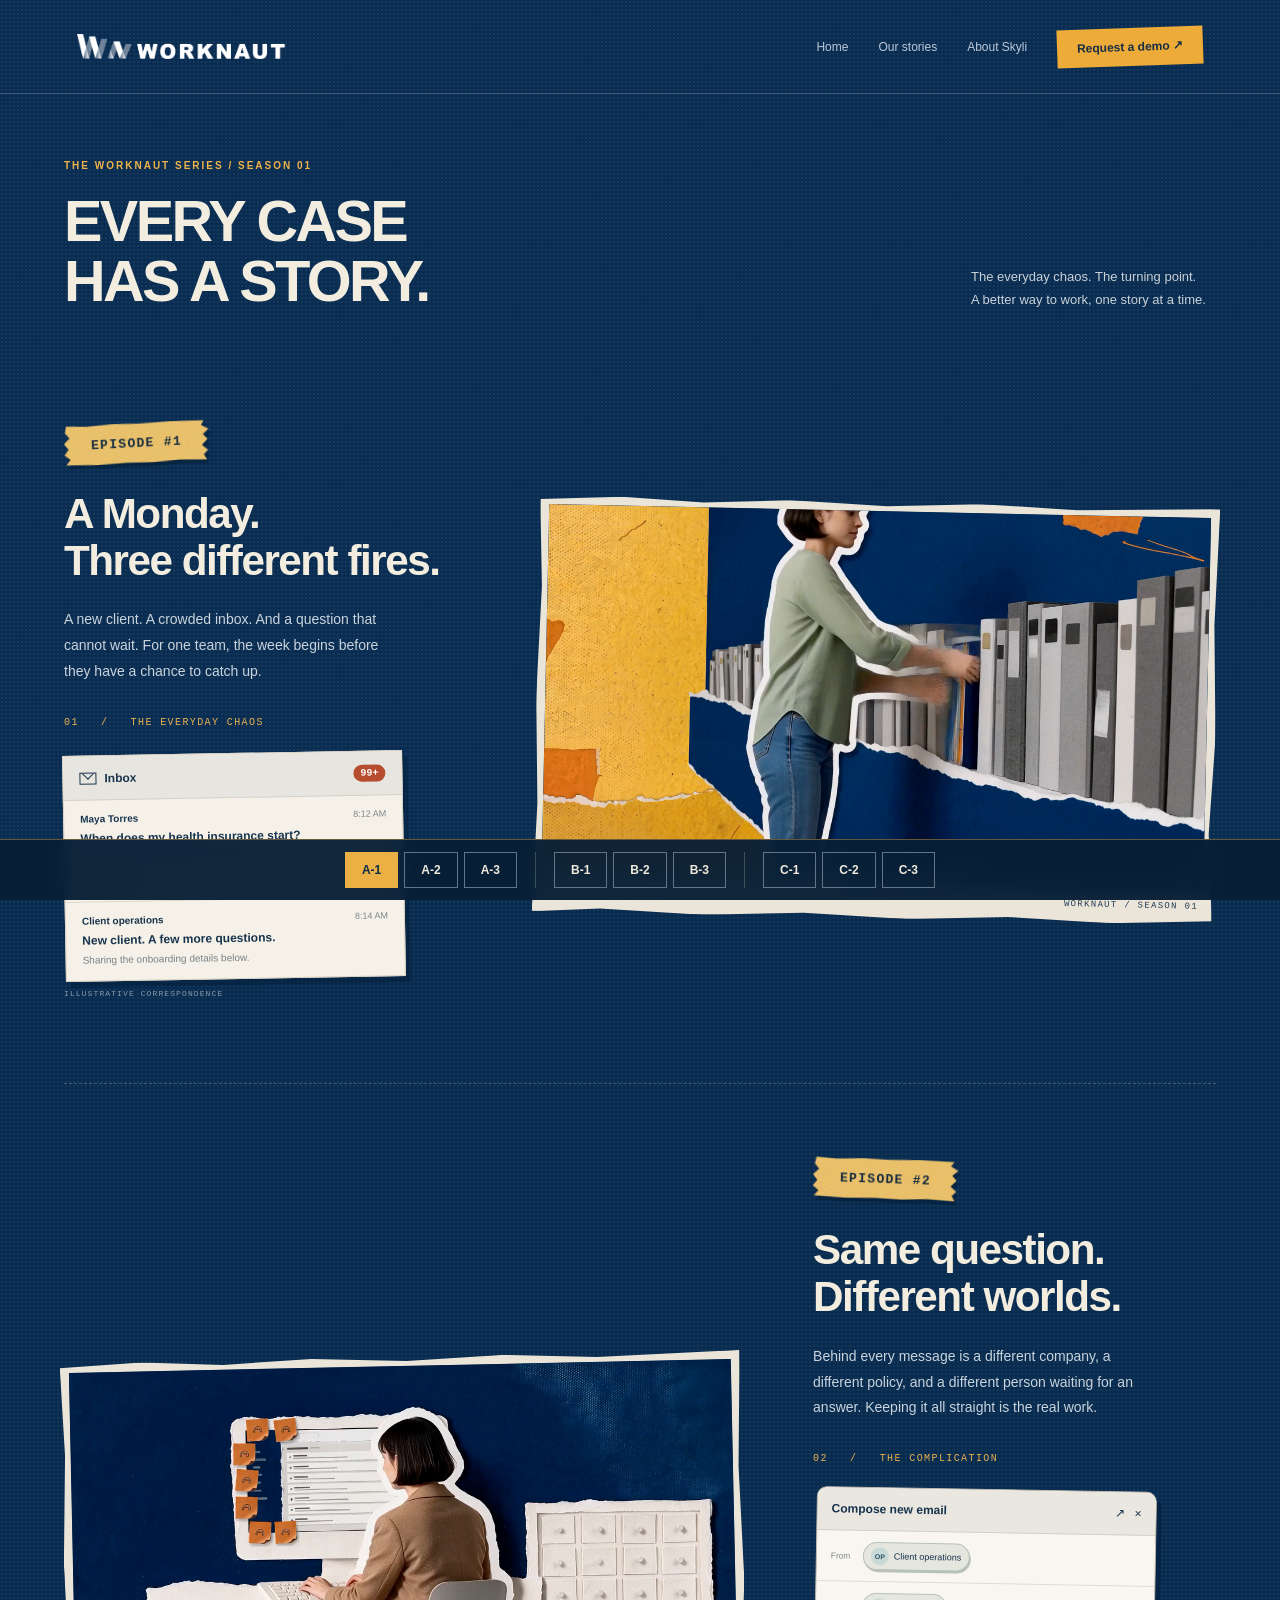
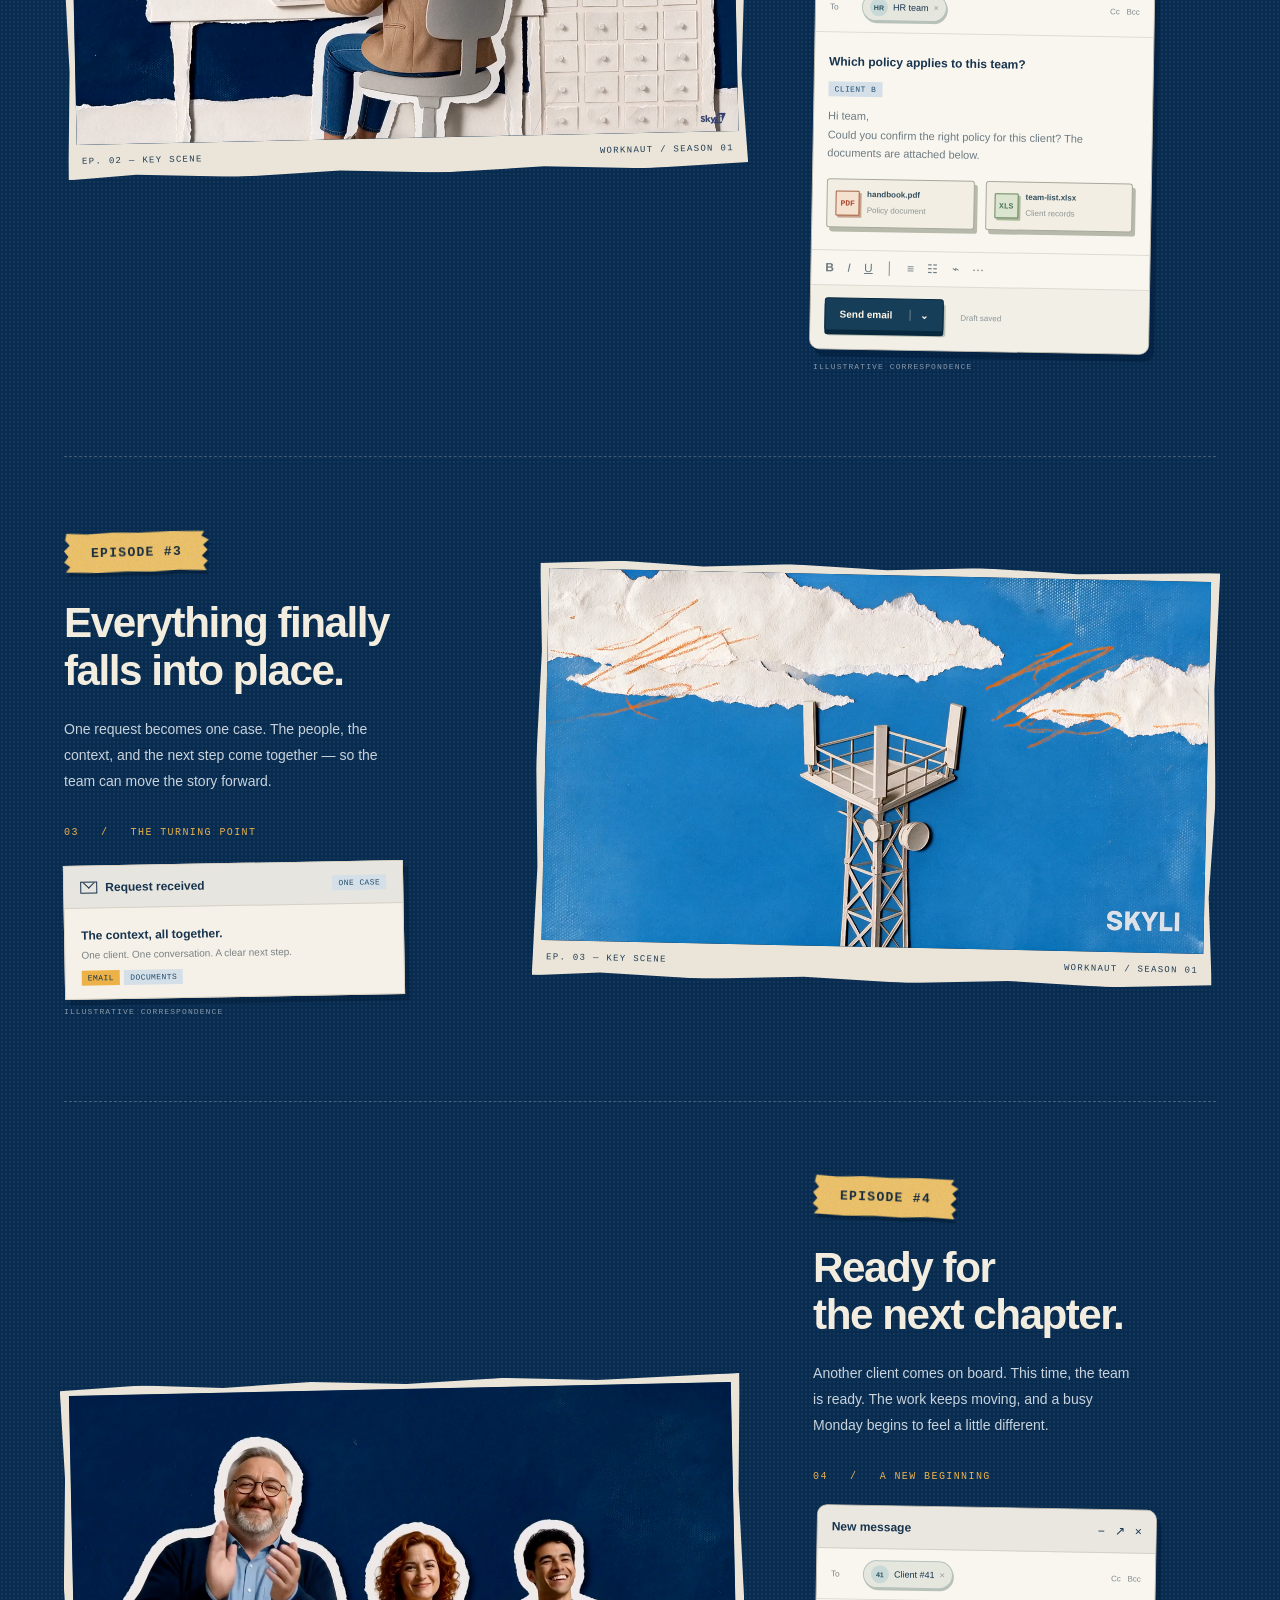
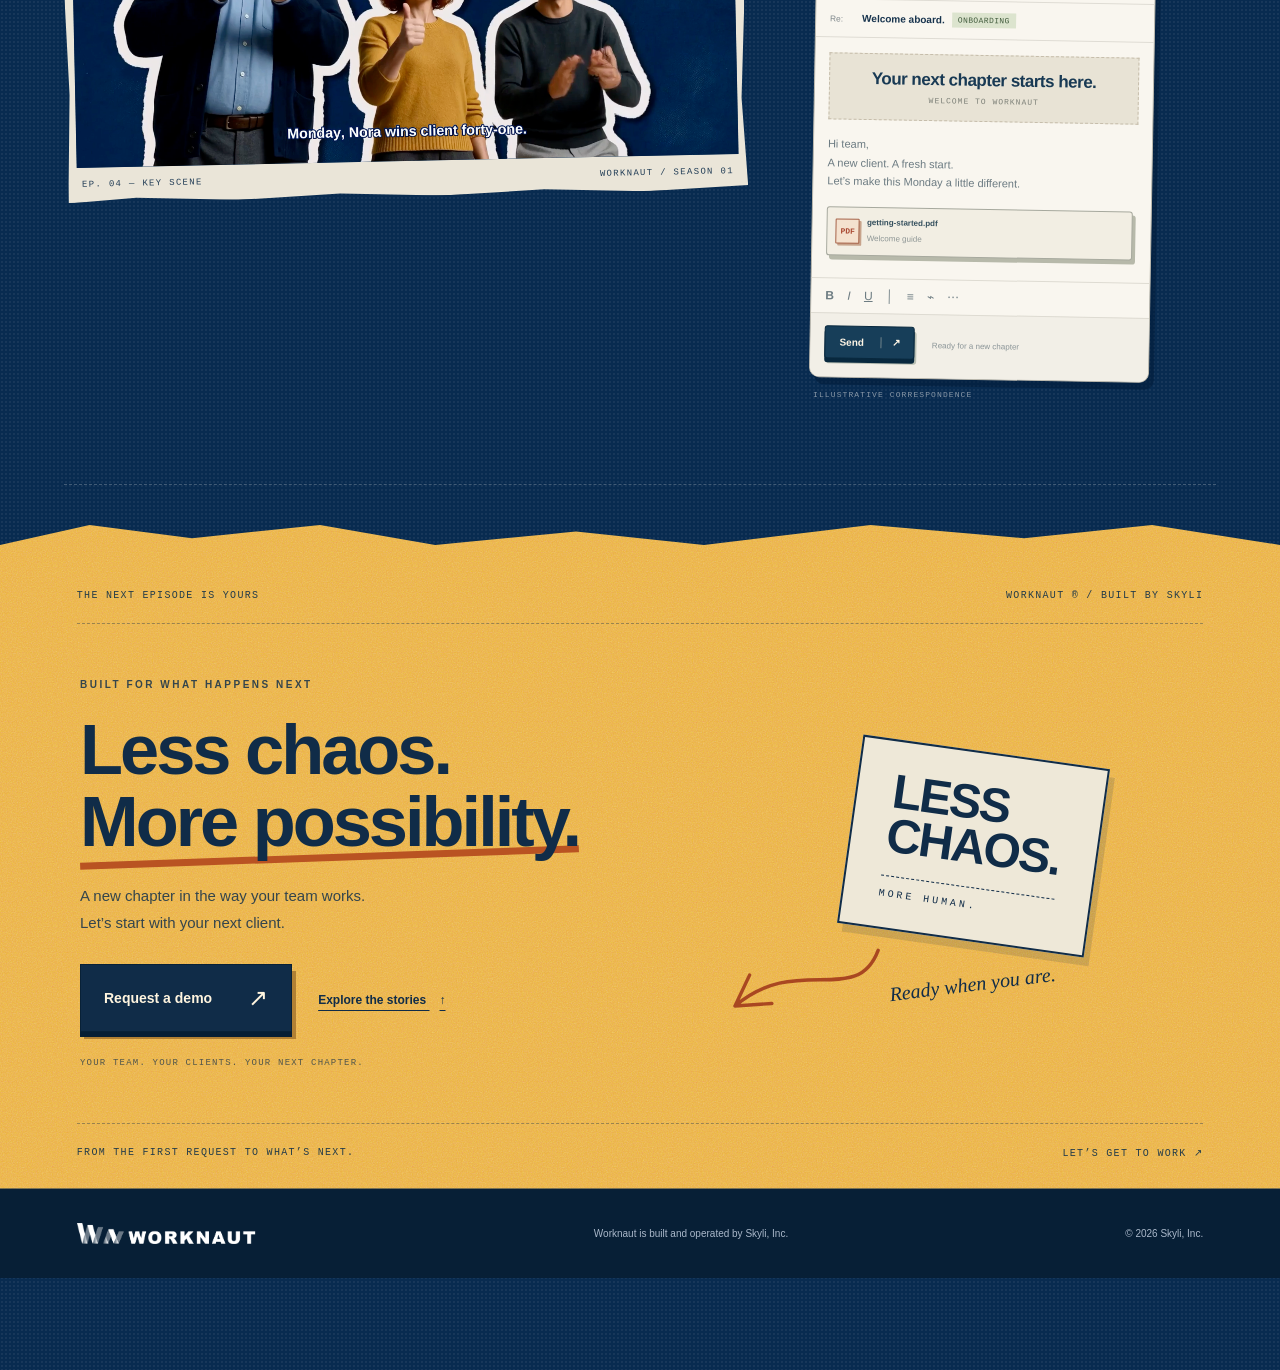
==== index.html @ 37d8f05f "Website update" ====
<!doctype html>
<html lang="en">
<head><meta charset="utf-8"><meta name="viewport" content="width=device-width,initial-scale=1"><title>Worknaut — A-1</title>
<style>
*{box-sizing:border-box}body{margin:0;background:#f6f7fa;color:#142943;font-family:Arial,Helvetica,sans-serif;-webkit-font-smoothing:antialiased}header{height:84px;background:#0b1727;color:white;display:flex;align-items:center;justify-content:space-between;padding:0 6vw}.brand{font-size:17px;font-weight:800;letter-spacing:1.6px}.brand b{font-family:Georgia,serif;font-size:30px;margin-right:9px}nav{display:flex;align-items:center;gap:30px;font-size:12px;color:#b9c6d7}nav span:last-child{border:1px solid #526781;border-radius:30px;padding:12px 20px;color:white}.intro{max-width:1320px;margin:auto;padding:74px 5vw 38px;display:flex;justify-content:space-between;align-items:end}.eyebrow,.episode-label{font-size:10px;font-weight:700;letter-spacing:2.5px;text-transform:uppercase;color:#4478ba}.intro h1{font-size:clamp(30px,4vw,54px);letter-spacing:-2px;font-weight:500;margin:17px 0 0}.intro p{font-size:13px;color:#758294;line-height:1.7;max-width:245px;margin:0}.episodes{max-width:1320px;margin:auto;padding:0 5vw}.episode{display:grid;grid-template-columns:0.8fr 1.35fr;gap:7%;align-items:center;padding:65px 0 80px;border-bottom:1px solid #dce2e9}.episode:nth-child(even){grid-template-columns:1.35fr .8fr}.episode:nth-child(even) .copy{order:2}.episode:nth-child(even) figure{order:1}.episode-label{display:flex;align-items:center;gap:14px}.episode-label:before{content:'';width:25px;height:1px;background:#4478ba}h2{font-size:clamp(30px,3.3vw,46px);font-weight:500;line-height:1.12;letter-spacing:-1.7px;margin:23px 0}.copy p{font-size:14px;line-height:1.85;color:#738093;max-width:330px}.meta{font-size:10px;letter-spacing:1.4px;color:#98a3b0;margin-top:32px}figure{margin:0}.still{aspect-ratio:16/9;border-radius:10px;background:radial-gradient(ellipse at 75% 20%,#284971 0,transparent 62%),linear-gradient(130deg,#13263c,#08131f);position:relative;overflow:hidden;display:flex;align-items:center;justify-content:center;color:#879bb3;border:1px solid #32455b}.episode:nth-child(2) .still{background:radial-gradient(ellipse at 25% 40%,#46535d,transparent 70%),#162333}.episode:nth-child(3) .still{background:radial-gradient(ellipse at 80% 20%,#36586d,transparent 70%),#122435}.episode:nth-child(4) .still{background:radial-gradient(ellipse at 30% 30%,#42576b,transparent 70%),#0b1b2c}.frame-label{position:absolute;top:20px;left:22px;font-size:9px;letter-spacing:2px}.frame-number{position:absolute;bottom:-18px;right:16px;font-size:155px;font-weight:700;letter-spacing:-12px;color:#ffffff05}.placeholder{text-align:center;font-size:11px;letter-spacing:1px}.placeholder i{display:block;width:36px;height:26px;border:1px solid #718398;margin:0 auto 13px;border-radius:3px;position:relative}.placeholder i:after{content:'';position:absolute;inset:7px;border:1px solid #718398}.placeholder small{display:block;font-size:9px;margin-top:9px;color:#627990;letter-spacing:2px}figcaption{display:flex;justify-content:space-between;margin-top:14px;font-size:9px;letter-spacing:1.3px;color:#8e9aa8}.ending{text-align:center;padding:88px 24px 92px}.ending h2{font-size:32px}.ending p{font-size:13px;color:#798696}footer{background:#0b1727;color:#aab8ca;padding:34px 6vw;display:flex;justify-content:space-between;align-items:center}footer small{font-size:10px}@media(min-width:1500px){.episode{padding-top:85px;padding-bottom:100px}}@media(max-width:700px){header{height:70px}nav span:not(:last-child){display:none}.intro{display:block;padding-top:45px}.intro p{margin-top:22px;max-width:100%}.episode,.episode:nth-child(even){grid-template-columns:1fr;gap:25px;padding:40px 0}.episode:nth-child(even) .copy,.episode:nth-child(even) figure{order:initial}.copy p{max-width:100%}h2{margin:18px 0}.meta{margin-top:20px}footer{gap:25px;align-items:start;flex-direction:column}}

/* Paper collage art direction, matched to the supplied films. */
body{background:#082b50;color:#f2eddf;background-image:radial-gradient(#ffffff10 .7px,transparent .8px);background-size:4px 4px}body:before{content:'';position:fixed;inset:0;pointer-events:none;z-index:10;opacity:.12;background:url("assets/grain.svg");mix-blend-mode:soft-light}header{background:transparent;border-bottom:1px solid #ffffff30;height:94px}nav span:last-child{background:#edaa37;border:0;border-radius:0;color:#142b42;font-weight:bold;transform:rotate(-2deg)}.intro{padding-top:65px;padding-bottom:30px}.intro h1{font-weight:900;text-transform:uppercase;font-size:clamp(34px,4.7vw,66px);max-width:750px;line-height:.96;letter-spacing:-3px}.intro p{color:#c7d0d6}.eyebrow{color:#eeb247}.episode{border-bottom:1px dashed #d8dfdd45;padding-top:75px;padding-bottom:85px;gap:6%}.episode-label{display:inline-flex;background:#edac3d;color:#092b4e;font-family:monospace;padding:10px 14px;font-size:12px;letter-spacing:1px;transform:rotate(-3deg)}.episode-label:before{display:none}h2{font-weight:900;letter-spacing:-1.5px}.copy p{color:#c8d3dc}.meta{color:#e7b04d;font-family:monospace}.episode figure{transform:rotate(1.2deg);position:relative;background:#eae5d8;padding:9px 9px 13px;box-shadow:8px 12px 0 #001b3680;clip-path:polygon(0 1%,12% 0,24% 1%,37% 0,51% 1%,65% 0,79% 1%,100% 0,99.5% 28%,100% 55%,99.3% 78%,100% 99%,85% 100%,70% 99%,55% 100%,40% 99%,25% 100%,10% 99%,0 100%,.5% 74%,0 48%,.5% 22%)}.episode:nth-child(even) figure{transform:rotate(-1.2deg)}.still{border:0;border-radius:0;display:block;background:#082b50!important;overflow:hidden}.still img{display:block;width:100%;height:100%;object-fit:contain;aspect-ratio:16/9}figcaption{color:#233e57;font-family:monospace;font-size:9px;padding:0 5px;margin-top:12px}.ending{background:#eab044;color:#102c48;clip-path:polygon(0 3%,7% 0,15% 2%,25% 0,34% 3%,45% 1%,55% 3%,68% 0,80% 2%,90% 0,100% 3%,100% 100%,0 100%);margin-top:40px}.ending .eyebrow,.ending p{color:#34454c}.ending h2{font-size:clamp(32px,4vw,54px);font-weight:900}footer{background:#071f36}@media(max-width:700px){.intro h1{letter-spacing:-1.5px}.episode{padding:45px 0}.episode figure{margin:0 3px}.intro{padding-top:40px}header{height:75px}}
</style><style>
body{padding-bottom:86px}.concept-switcher{position:fixed;bottom:0;left:0;right:0;z-index:20;display:flex;justify-content:center;align-items:center;gap:10px;padding:16px 20px;background:#071f36f5;border-top:1px solid #eab04466;backdrop-filter:blur(12px)}.concept-switcher .switch-label{font:10px monospace;letter-spacing:2px;color:#b7c6d4;margin-right:16px}.concept-switcher a{display:block;padding:12px 24px;border:1px solid #63758a;color:#efe9db;text-decoration:none;font-size:13px;font-weight:700;transition:background .15s,color .15s}.concept-switcher a:hover{background:#284763}.concept-switcher a[aria-current="page"]{background:#eab044;color:#102c48;border-color:#eab044}.concept-switcher a:focus-visible{outline:3px solid white;outline-offset:4px}.pending{min-height:calc(100vh - 280px);display:flex;flex-direction:column;align-items:center;justify-content:center;padding:65px 24px;text-align:center}.pending h1{font-size:clamp(40px,7vw,80px);margin:20px 0;letter-spacing:-2px}.pending p{color:#c8d3dc;line-height:1.8}.pending>a{color:#edac3d;margin-top:20px}@media(max-width:550px){.concept-switcher{gap:8px;padding:14px 12px}.concept-switcher .switch-label{display:none}.concept-switcher a{padding:12px 20px}}
</style><style>
/* Keep the entire footer above the fixed concept navigation. */
html{scroll-padding-bottom:140px}
body{padding-bottom:calc(130px + env(safe-area-inset-bottom, 0px))}
.concept-switcher{padding-bottom:calc(16px + env(safe-area-inset-bottom, 0px))}
@media(max-width:550px){.concept-switcher{padding-bottom:calc(14px + env(safe-area-inset-bottom, 0px))}}
</style><style>
/* In-flow sticky navigation reserves its own height, including wrapped content. */
body{padding-bottom:0}
.concept-switcher{position:sticky;bottom:0;left:auto;right:auto;width:100%;margin-top:32px}
footer{position:relative;flex-shrink:0}
</style><style>
.ending{padding:65px max(6vw,24px) 30px;text-align:left;background-color:#eab044;background-image:url('assets/grain.svg');background-blend-mode:soft-light;position:relative}.cta-topline,.cta-bottomline{display:flex;justify-content:space-between;gap:20px;font:10px monospace;letter-spacing:1.3px;color:#243c49}.cta-topline{padding-bottom:22px;border-bottom:1px dashed #102c4860}.cta-layout{max-width:1120px;margin:55px auto;display:grid;grid-template-columns:1.4fr 1fr;gap:30px;align-items:center}.ending h2{font-size:clamp(44px,5.5vw,76px);line-height:1.02;letter-spacing:-3px;margin:24px 0}.ending h2>span{position:relative;z-index:0}.ending h2>span:after{content:'';position:absolute;bottom:0;left:0;width:100%;height:7px;background:#b95322;transform:rotate(-2deg);z-index:-1}.ending .cta-copy p{font-size:15px;line-height:1.8}.cta-actions{display:flex;align-items:center;gap:26px;flex-wrap:wrap;margin-top:30px}.cta-primary{border:1px solid #102c48;background:#102c48;color:#fff5df;padding:19px 23px;font:700 14px Arial;box-shadow:4px 4px 0 #f5e5bf;display:flex;gap:36px;align-items:center}.cta-primary span{font-size:24px;font-weight:400}.cta-secondary{font-size:12px;color:#102c48;text-underline-offset:6px;font-weight:bold}.cta-secondary span{margin-left:10px}.cta-secondary:focus-visible{outline:2px solid #102c48;outline-offset:6px}.cta-note{font:9px monospace;letter-spacing:1.2px;margin-top:24px;opacity:.7}.cta-art{position:relative;min-height:280px;display:flex;align-items:center;justify-content:center;flex-direction:column}.cta-stamp{background:#eee8d8;padding:28px 35px;color:#102c48;font-size:48px;font-weight:900;line-height:.92;letter-spacing:-2px;transform:rotate(8deg);box-shadow:6px 8px 0 #102c4825;border:2px solid #102c48}.cta-stamp span{display:block;font:10px monospace;letter-spacing:3px;margin-top:18px;border-top:1px dashed;padding-top:12px}.cta-arrow{position:absolute;left:-35px;bottom:-12px;width:180px;color:#a94721}.cta-scribble{font:italic 20px Georgia;transform:rotate(-7deg);margin-top:32px}.cta-bottomline{border-top:1px dashed #102c4860;padding-top:23px}@media(max-width:700px){.cta-layout{grid-template-columns:1fr;margin:35px 0}.cta-art{display:none}.ending h2{letter-spacing:-2px}.cta-topline,.cta-bottomline{font-size:8px;line-height:1.6}.cta-topline span:last-child{max-width:110px;text-align:right}.cta-actions{gap:22px}.ending{padding-top:50px}}
</style><style>
.mail-prop{margin-top:25px;background:#f5f1e8;color:#17334d;border:1px solid #d9d2c2;box-shadow:5px 6px 0 #001c3670;text-align:left;max-width:340px;transform:rotate(-1deg);font-family:Arial,sans-serif}.mail-bar{display:flex;align-items:center;justify-content:space-between;padding:13px 16px;border-bottom:1px solid #d6d1c7;background:#e7e5df;font-size:12px}.mail-bar strong{display:flex;align-items:center;gap:8px}.mail-icon{width:17px;height:12px;border:1.5px solid currentColor;display:inline-block;position:relative;overflow:hidden}.mail-icon:after{content:'';position:absolute;width:10px;height:10px;border-bottom:1px solid;border-right:1px solid;transform:rotate(45deg);top:-7px;left:2px}.mail-count{background:#b64b2e;color:white;border-radius:20px;padding:3px 7px;font:bold 10px monospace}.mail-row{padding:13px 16px;border-bottom:1px solid #ded9cd}.mail-row:last-child{border-bottom:0}.mail-sender{display:flex;justify-content:space-between;gap:10px;font-size:10px;font-weight:700}.mail-sender time{color:#7c858a;font-weight:400;font-size:9px}.mail-subject{font-size:12px;font-weight:700;margin:7px 0 5px}.mail-preview{font-size:10px;color:#7a8183;line-height:1.5}.mail-tag{display:inline-block;background:#edb247;padding:3px 6px;font:8px monospace;letter-spacing:.4px;margin-top:8px}.mail-tag.blue{background:#d4dfe8;color:#234f70}.mail-tag.green{background:#dce4ce;color:#425c3d}.mail-detail{transform:rotate(1deg)}.mail-detail .mail-row{padding:15px 16px}.mail-attachment{display:flex;gap:8px;align-items:center;border:1px dashed #b9b4a8;padding:9px;margin-top:12px;font-size:9px}.mail-prop-label{font:8px monospace;letter-spacing:1.1px;color:#8998a7;margin-top:10px}.mail-window-dots{letter-spacing:3px;color:#929894;font-size:10px}.mail-reply{border-top:1px solid #ddd6c9;padding:10px 16px;font-size:9px;color:#586a79}@media(max-width:700px){.mail-prop{max-width:100%;transform:none}}
</style><style>
/* Episode labels: torn masking tape on the navy paper. */
.episode-label{position:relative;isolation:isolate;display:inline-flex;overflow:visible;background:transparent;color:#172c3e;padding:13px 27px 12px;font-family:'Courier New',monospace;font-size:13px;font-weight:700;letter-spacing:1.3px;transform:rotate(-3deg);border:0;box-shadow:none}
.episode-label:before{content:'';display:block;position:absolute;inset:0;z-index:-1;width:auto;height:auto;background-color:#e6b85c;background-image:linear-gradient(90deg,#f4d88b55,transparent 12%,#ffe6a326 48%,transparent 85%,#f4d88b55),url('assets/grain.svg');background-blend-mode:normal,soft-light;opacity:.94;clip-path:polygon(2% 0,16% 3%,34% 0,52% 2%,74% 0,97% 2%,95% 13%,100% 24%,96% 36%,99% 49%,95% 63%,99% 76%,96% 87%,98% 100%,79% 97%,61% 100%,43% 98%,22% 100%,1% 97%,4% 84%,0 72%,3% 58%,0 44%,4% 30%,1% 17%);box-shadow:inset 0 1px 0 #fff3c966,inset 0 -2px 3px #80581333}
.episode-label:after{content:'';position:absolute;inset:5px 13px;pointer-events:none;border-top:1px solid #fff1bf30;border-bottom:1px solid #8d67221c;transform:rotate(.7deg)}
.episode:nth-child(even) .episode-label{transform:rotate(2deg)}
.episode:nth-child(3) .episode-label{transform:rotate(-1.5deg)}
</style><style>
/* Raised tape: cast shadow stays outside the torn silhouette. */
.episode-label{filter:drop-shadow(0 2px 1px #00132680) drop-shadow(3px 7px 4px #00132666);margin-bottom:4px}
.episode-label:before{opacity:1;background-color:#edc16e;box-shadow:inset 0 2px 1px #fff3ceaa,inset 0 -2px 2px #99692370;background-image:linear-gradient(175deg,#fff3c94d 0%,transparent 38%,#8f61151c 75%,#ffedb836 100%),url('assets/grain.svg')}
.episode-label:after{inset:3px 12px;border-top:1px solid #fff5d58c;border-bottom:1px solid #9c6f3240;transform:rotate(.7deg)}
</style><style>
.mail-compose{border-radius:10px;overflow:hidden;background:#f9f6ef;box-shadow:0 1px 0 #ffffffcc inset,3px 5px 0 #001c3640,7px 14px 24px #00162b55}.mail-compose .mail-bar{background:#e9e7e0;padding:14px}.compose-address{display:flex;align-items:center;flex-wrap:wrap;gap:7px;padding:11px 14px;border-bottom:1px solid #dfdcd4;font-size:10px}.compose-address>small{color:#7c8589;width:25px}.recipient-chip{display:inline-flex;align-items:center;gap:5px;border-radius:20px;background:#e7e9e5;padding:4px 7px;font-size:9px}.recipient-chip i{display:grid;place-items:center;width:18px;height:18px;border-radius:50%;background:#c9d9d8;font:bold 7px Arial;font-style:normal;color:#285261}.recipient-chip em{font-style:normal;color:#929c9e}.compose-cc{margin-left:auto;font-size:8px;color:#828c90}.compose-body{padding:15px 14px}.compose-body p{font-size:11px!important;line-height:1.7!important;color:#6c7b82!important;margin:10px 0!important}.compose-files{display:flex;gap:6px;flex-wrap:wrap;margin-top:15px}.compose-file{display:flex;align-items:center;gap:7px;background:#eaeae4;border:1px solid #deded5;border-radius:5px;padding:8px;flex:1;min-width:112px}.compose-file>span{font:bold 8px monospace;color:#a94831;border:1px solid #b8654d;padding:5px 3px;background:#fff9ee}.compose-file:nth-child(2)>span{color:#4c765c;border-color:#6e9078}.compose-file strong{display:block;font-size:8px;color:#344f5d}.compose-file small{font-size:8px;color:#8e9695}.compose-tools{padding:10px 14px;border-top:1px solid #dedbd2;color:#6d7c82;font-size:12px;word-spacing:10px}.compose-bottom{display:flex;align-items:center;gap:12px;padding:11px 14px;border-top:1px solid #dedbd2;background:#f2efe7}.compose-send{display:inline-flex;gap:17px;background:#123d61;color:#fff6e6;padding:9px 13px;border-radius:4px;font-size:10px;font-weight:bold;box-shadow:0 2px 2px #00224425}.compose-bottom small{font-size:8px;color:#8a9497}.compose-welcome{background:#e8e3d5;border:1px dashed #c6bdab;text-align:center;padding:15px 8px;margin-bottom:15px}.compose-welcome b{display:block;font-size:17px;color:#193a54;letter-spacing:-.5px}.compose-welcome span{display:block;font:8px monospace;letter-spacing:1px;margin-top:6px;color:#7d8078}
</style><style>
/* Matte layers: physical offsets rather than gloss or reflected highlights. */
.episode-label{filter:drop-shadow(2px 4px 0 #001a3080)}
.episode-label:before{background-color:#e6b85c;background-image:url('assets/grain.svg');background-blend-mode:soft-light;box-shadow:none}
.episode-label:after{display:none}
.mail-compose{box-shadow:5px 7px 0 #001b3680;border:1px solid #bcb9ae}
.recipient-chip{background:#e5e7df;border:1px solid #b6c1be;box-shadow:1px 2px 0 #b8c1b8}
.compose-files{gap:11px;margin-top:18px;padding:0 4px 5px 0}
.compose-file{position:relative;background:#f2eee3;border:1px solid #a7a99e;border-radius:3px;box-shadow:3px 4px 0 #b7b9aa;padding:10px 8px;transform:translateY(-2px)}
.compose-file>span{background:#f4e1ce;border:1px solid #a66248;border-radius:1px;box-shadow:2px 2px 0 #c7a38b;padding:7px 4px}
.compose-file:nth-child(2)>span{background:#dbe4cf;border-color:#6b8560;box-shadow:2px 2px 0 #aab99a}
.compose-bottom{gap:17px;padding-top:14px;padding-bottom:16px}
.compose-send{background:#173e59;border:1px solid #08283e;border-radius:3px;box-shadow:0 4px 0 #08283e,2px 5px 0 #bac0b4;padding:10px 14px;transform:translateY(-2px)}
.compose-send>span{padding-left:10px;border-left:1px solid #70838b}
.mail-attachment{background:#f1ecdf;border:1px solid #aeb0a3;box-shadow:3px 4px 0 #c3c2b3;transform:translateY(-2px)}
.cta-primary{background:#102c48;border:1px solid #082137;box-shadow:0 5px 0 #061e34,4px 7px 0 #b18033;transform:translateY(-2px)}
</style><style>
/* Tighter stacking: the video follows the story, before supporting email props. */
@media(min-width:701px) and (max-width:1050px){
.episode,.episode:nth-child(even){gap:4%;padding-top:42px;padding-bottom:46px;align-items:start}
.episode figure{margin-top:48px}
h2{font-size:32px}.copy p{font-size:13px;line-height:1.65}
}
@media(max-width:700px){
.episode,.episode:nth-child(even){display:flex;flex-direction:column;align-items:stretch;gap:0;padding:28px 0 32px}
.episode .copy{display:contents}
.episode .episode-label{order:0;align-self:flex-start;margin:0 0 12px}
.episode .copy h2{order:1;font-size:30px;line-height:1.1;margin:0 0 10px}
.episode .copy>p{order:2;font-size:13px;line-height:1.6;margin:0 0 14px;max-width:none}
.episode .copy>.meta{order:3;margin:0 0 12px;font-size:9px}
.episode figure,.episode:nth-child(even) figure{order:4;margin:0 3px;transform:none}
.episode .still{aspect-ratio:16/9;height:auto}
.episode .still img{width:100%;height:auto;aspect-ratio:16/9;object-fit:contain}
.episode figcaption{margin-top:8px;font-size:8px}
.episode .mail-prop{order:5;width:100%;max-width:none;margin-top:18px;transform:none}
.episode .mail-prop-label{order:6;margin-top:8px;font-size:7px}
.mail-row,.mail-detail .mail-row{padding:10px 12px}
.compose-body{padding:10px 12px}.compose-body p{margin:7px 0!important}
.compose-address{padding:8px 12px}.compose-tools{padding:7px 12px}
.compose-bottom{padding:10px 12px 13px}.compose-files{margin-top:10px}
.compose-welcome{padding:10px 8px;margin-bottom:10px}
.intro{padding-bottom:16px}.ending{margin-top:20px}
}
</style><style>
.brand{display:flex;align-items:center;flex-shrink:0}
.brand-logo{display:block;width:210px;max-width:100%;height:auto;object-fit:contain}
footer .brand-logo{width:180px}
@media(max-width:550px){header .brand-logo{width:155px}header{gap:16px}header nav{gap:0}header nav span:last-child{font-size:10px;padding:10px 12px}footer .brand-logo{width:170px}}
</style><style>
/* Hero uses explicit columns and intentional title lines. */
.intro{display:grid;grid-template-columns:minmax(0,1fr) 245px;align-items:end;gap:32px;width:100%;padding-top:64px;padding-bottom:36px}
.intro>div{min-width:0}
.intro h1{font-size:clamp(36px,4.5vw,64px);line-height:1.04;letter-spacing:-.045em;max-width:none;margin:18px 0 0;overflow-wrap:normal;word-break:normal}
.intro h1>span{display:block;white-space:nowrap}
.intro .eyebrow{line-height:1.6;letter-spacing:2px}
.intro>p{width:auto;max-width:245px;margin:0;line-height:1.75;font-size:13px}
@media(max-width:1000px){.intro{grid-template-columns:minmax(0,1fr);gap:22px;padding-top:48px;padding-bottom:24px}.intro h1{font-size:clamp(36px,7.2vw,64px)}.intro>p{max-width:440px;margin:0}}
@media(max-width:550px){.intro{padding-top:34px;padding-bottom:20px;gap:18px}.intro h1{font-size:clamp(28px,8.3vw,44px);letter-spacing:-.04em;line-height:1.08;margin-top:14px}.intro .eyebrow{font-size:9px;letter-spacing:1.3px}.intro>p{font-size:12px;line-height:1.7}.intro>p br{display:none}}
</style><style>@media(max-width:550px){.concept-switcher{gap:7px;padding-left:10px;padding-right:10px}.concept-switcher a{padding:11px 15px;font-size:12px}}</style><style>.concept-switcher{display:flex;flex-wrap:wrap;justify-content:center;gap:18px;padding:12px 16px;padding-bottom:calc(12px + env(safe-area-inset-bottom,0px))}.concept-group{display:flex;gap:6px}.concept-group+.concept-group{border-left:1px solid #87918c66;padding-left:18px}.concept-switcher .concept-group a{padding:10px 16px;font-size:12px;white-space:nowrap}@media(max-width:600px){.concept-switcher{gap:8px;padding:10px 8px;padding-bottom:calc(10px + env(safe-area-inset-bottom,0px))}.concept-group{gap:4px}.concept-group+.concept-group{padding-left:8px}.concept-switcher .concept-group a{padding:9px 8px;font-size:10px}}@media(max-width:380px){.concept-switcher{gap:5px}.concept-group{gap:3px}.concept-group+.concept-group{padding-left:5px}.concept-switcher .concept-group a{padding:9px 5px}}</style></head><body>
<header><div class="brand"><img class="brand-logo" src="assets/worknaut-logo.png" alt="Worknaut" width="2000" height="237"></div><nav><span>Home</span><span>Our stories</span><span>About Skyli</span><span>Request a demo ↗</span></nav></header>
<section class="intro"><div><div class="eyebrow">The Worknaut series / Season 01</div><h1><span>Every case</span><span>has a story.</span></h1></div><p>The everyday chaos. The turning point.<br>A better way to work, one story at a time.</p></section>
<main class="episodes" id="episodes"></main>
<section class="ending" aria-labelledby="ending-title">
<div class="cta-topline"><span>THE NEXT EPISODE IS YOURS</span><span>WORKNAUT ® / BUILT BY SKYLI</span></div>
<div class="cta-layout"><div class="cta-copy"><div class="eyebrow">Built for what happens next</div><h2 id="ending-title">Less chaos.<br><span>More possibility.</span></h2><p>A new chapter in the way your team works.<br>Let’s start with your next client.</p><div class="cta-actions"><button type="button" class="cta-primary" aria-disabled="true" title="디자인 시안 — 데모 예약 링크 연결 예정">Request a demo <span aria-hidden="true">↗</span></button><a class="cta-secondary" href="#episodes">Explore the stories <span aria-hidden="true">↑</span></a></div><div class="cta-note">YOUR TEAM. YOUR CLIENTS. YOUR NEXT CHAPTER.</div></div><div class="cta-art" aria-hidden="true"><div class="cta-stamp">LESS<br>CHAOS.<span>MORE HUMAN.</span></div><svg class="cta-arrow" viewBox="0 0 210 100" fill="none"><path d="M195 12C170 79 100 15 28 77M28 77l43-3M28 77l17-36" stroke="currentColor" stroke-width="4" stroke-linecap="round" stroke-linejoin="round"/></svg><span class="cta-scribble">Ready when you are.</span></div></div>
<div class="cta-bottomline"><span>FROM THE FIRST REQUEST TO WHAT’S NEXT.</span><span>LET’S GET TO WORK ↗</span></div></section>
<footer><div class="brand"><img class="brand-logo" src="assets/worknaut-logo.png" alt="Worknaut" width="2000" height="237"></div><small>Worknaut is built and operated by Skyli, Inc.</small><small>© 2026 Skyli, Inc.</small></footer>
<script>
const episodes=[['A Monday.\nThree different fires.','A new client. A crowded inbox. And a question that cannot wait. For one team, the week begins before they have a chance to catch up.','THE EVERYDAY CHAOS'],['Same question.\nDifferent worlds.','Behind every message is a different company, a different policy, and a different person waiting for an answer. Keeping it all straight is the real work.','THE COMPLICATION'],['Everything finally\nfalls into place.','One request becomes one case. The people, the context, and the next step come together — so the team can move the story forward.','THE TURNING POINT'],['Ready for\nthe next chapter.','Another client comes on board. This time, the team is ready. The work keeps moving, and a busy Monday begins to feel a little different.','A NEW BEGINNING']];
document.getElementById('episodes').innerHTML=episodes.map((e,i)=>`<article class="episode"><div class="copy"><div class="episode-label">Episode #${i+1}</div><h2>${e[0].replace('\n','<br>')}</h2><p>${e[1]}</p><div class="meta">0${i+1} &nbsp; / &nbsp; ${e[2]}</div></div><figure><div class="still"><img src="assets/episode-0${i+1}.png" alt="Worknaut V0${i+1} 영상 장면"></div><figcaption><span>EP. 0${i+1} — KEY SCENE</span><span>WORKNAUT / SEASON 01</span></figcaption></figure></article>`).join('');

// Illustrative email props, not connected to an inbox.
const mailProps=[
'<div class="mail-prop"><div class="mail-bar"><strong><i class="mail-icon" aria-hidden="true"></i> Inbox</strong><span class="mail-count">99+</span></div><div class="mail-row"><div class="mail-sender">Maya Torres <time>8:12 AM</time></div><div class="mail-subject">When does my health insurance start?</div><div class="mail-preview">Hi team, just checking before my first day…</div><span class="mail-tag">BENEFITS</span></div><div class="mail-row"><div class="mail-sender">Client operations <time>8:14 AM</time></div><div class="mail-subject">New client. A few more questions.</div><div class="mail-preview">Sharing the onboarding details below.</div></div></div>',
'<div class="mail-prop mail-detail"><div class="mail-bar"><strong><i class="mail-icon" aria-hidden="true"></i> Message</strong><span class="mail-window-dots">•••</span></div><div class="mail-row"><span class="mail-tag blue">CLIENT B</span><div class="mail-subject">Re: Which policy applies?</div><div class="mail-sender">From: Client operations <time>9:06 AM</time></div><div class="mail-preview" style="margin-top:12px">Same question, different company. Could you check the policy attached for this team?</div><div class="mail-attachment">▤ &nbsp; Employee-handbook.pdf</div></div><div class="mail-reply">↶ Reply &nbsp;&nbsp; ↪ Forward</div></div>',
'<div class="mail-prop"><div class="mail-bar"><strong><i class="mail-icon" aria-hidden="true"></i> Request received</strong><span class="mail-tag blue" style="margin:0">ONE CASE</span></div><div class="mail-row"><div class="mail-subject">The context, all together.</div><div class="mail-preview">One client. One conversation. A clear next step.</div><span class="mail-tag">EMAIL</span> <span class="mail-tag blue">DOCUMENTS</span></div></div>',
'<div class="mail-prop mail-detail"><div class="mail-bar"><strong><i class="mail-icon" aria-hidden="true"></i> A new chapter</strong><span class="mail-tag green" style="margin:0">WELCOME</span></div><div class="mail-row"><div class="mail-sender">Client operations <time>Monday</time></div><div class="mail-subject">Welcome aboard, client #41.</div><div class="mail-preview">Here’s to the next chapter.</div></div></div>'
];
document.querySelectorAll('.episode .copy').forEach((copy,i)=>{copy.insertAdjacentHTML('beforeend',mailProps[i]+'<div class="mail-prop-label">ILLUSTRATIVE CORRESPONDENCE</div>')});

const composeCards={
1: '<div class="mail-bar"><strong>Compose new email</strong><span aria-hidden="true">↗ &nbsp; ×</span></div><div class="compose-address"><small>From</small><span class="recipient-chip"><i>OP</i> Client operations</span></div><div class="compose-address"><small>To</small><span class="recipient-chip"><i>HR</i> HR team <em>×</em></span><span class="compose-cc">Cc &nbsp; Bcc</span></div><div class="compose-body"><div class="mail-subject">Which policy applies to this team?</div><span class="mail-tag blue">CLIENT B</span><p>Hi team,<br>Could you confirm the right policy for this client? The documents are attached below.</p><div class="compose-files"><div class="compose-file"><span>PDF</span><div><strong>handbook.pdf</strong><small>Policy document</small></div></div><div class="compose-file"><span>XLS</span><div><strong>team-list.xlsx</strong><small>Client records</small></div></div></div></div><div class="compose-tools" aria-hidden="true"><b>B</b> <i>I</i> <u>U</u> │ ≡ ☷ ⌁ ⋯</div><div class="compose-bottom"><span class="compose-send">Send email <span>⌄</span></span><small>Draft saved</small></div>',
3: '<div class="mail-bar"><strong>New message</strong><span aria-hidden="true">− &nbsp; ↗ &nbsp; ×</span></div><div class="compose-address"><small>To</small><span class="recipient-chip"><i>41</i> Client #41 <em>×</em></span><span class="compose-cc">Cc &nbsp; Bcc</span></div><div class="compose-address"><small>Re:</small><strong>Welcome aboard.</strong><span class="mail-tag green" style="margin:0">ONBOARDING</span></div><div class="compose-body"><div class="compose-welcome"><b>Your next chapter starts here.</b><span>WELCOME TO WORKNAUT</span></div><p>Hi team,<br>A new client. A fresh start.<br>Let’s make this Monday a little different.</p><div class="compose-files"><div class="compose-file"><span>PDF</span><div><strong>getting-started.pdf</strong><small>Welcome guide</small></div></div></div></div><div class="compose-tools" aria-hidden="true"><b>B</b> <i>I</i> <u>U</u> │ ≡ ⌁ ⋯</div><div class="compose-bottom"><span class="compose-send">Send <span>↗</span></span><small>Ready for a new chapter</small></div>'
};
document.querySelectorAll('.episode .mail-prop').forEach((card,i)=>{if(composeCards[i]){card.classList.add('mail-compose');card.innerHTML=composeCards[i];}});
</script><nav class="concept-switcher" aria-label="디자인 시안 선택"><div class="concept-group" role="group" aria-label="A 디자인"><a href="index.html" aria-current="page">A-1</a><a href="concept-2.html">A-2</a><a href="concept-3.html">A-3</a></div><div class="concept-group" role="group" aria-label="B 디자인"><a href="design-b.html">B-1</a><a href="design-b-2.html">B-2</a><a href="design-b-3.html">B-3</a></div><div class="concept-group" role="group" aria-label="C 디자인"><a href="design-c.html">C-1</a><a href="design-c-2.html">C-2</a><a href="design-c-3.html">C-3</a></div></nav></body></html>
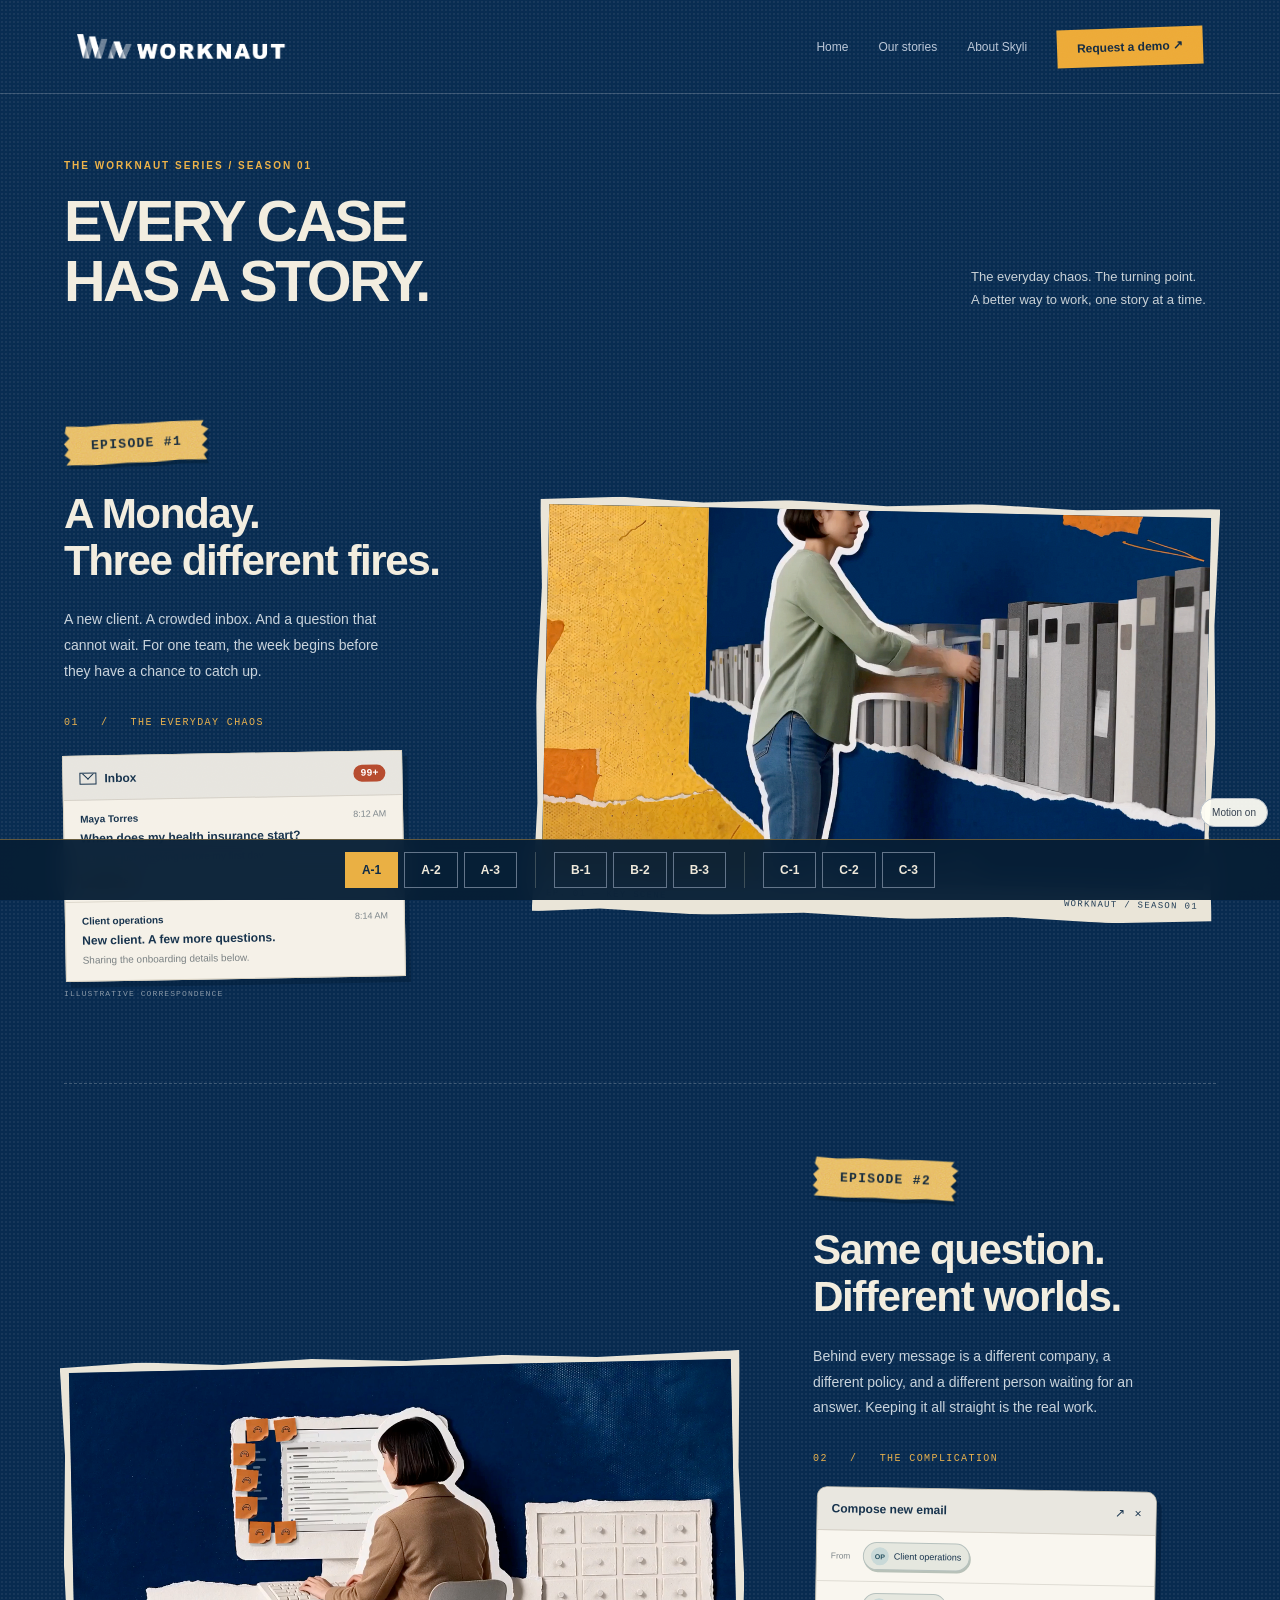
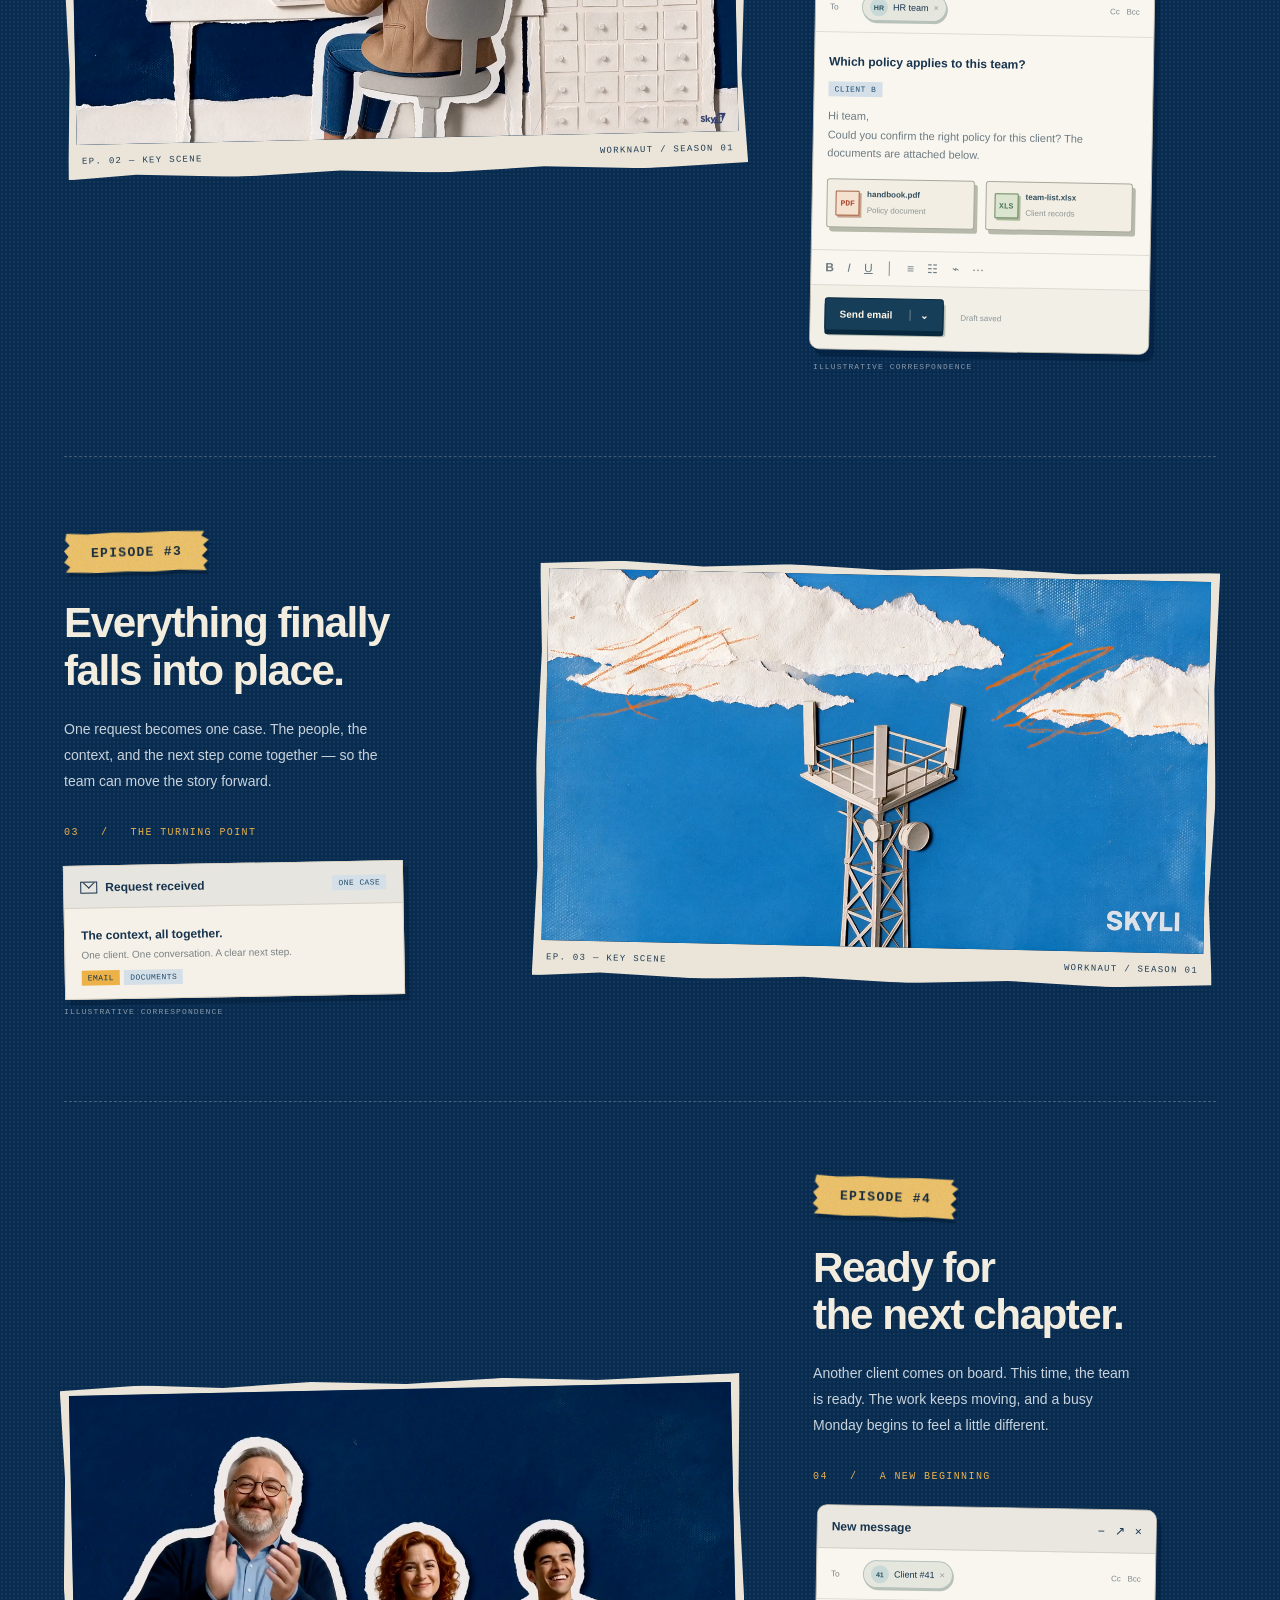
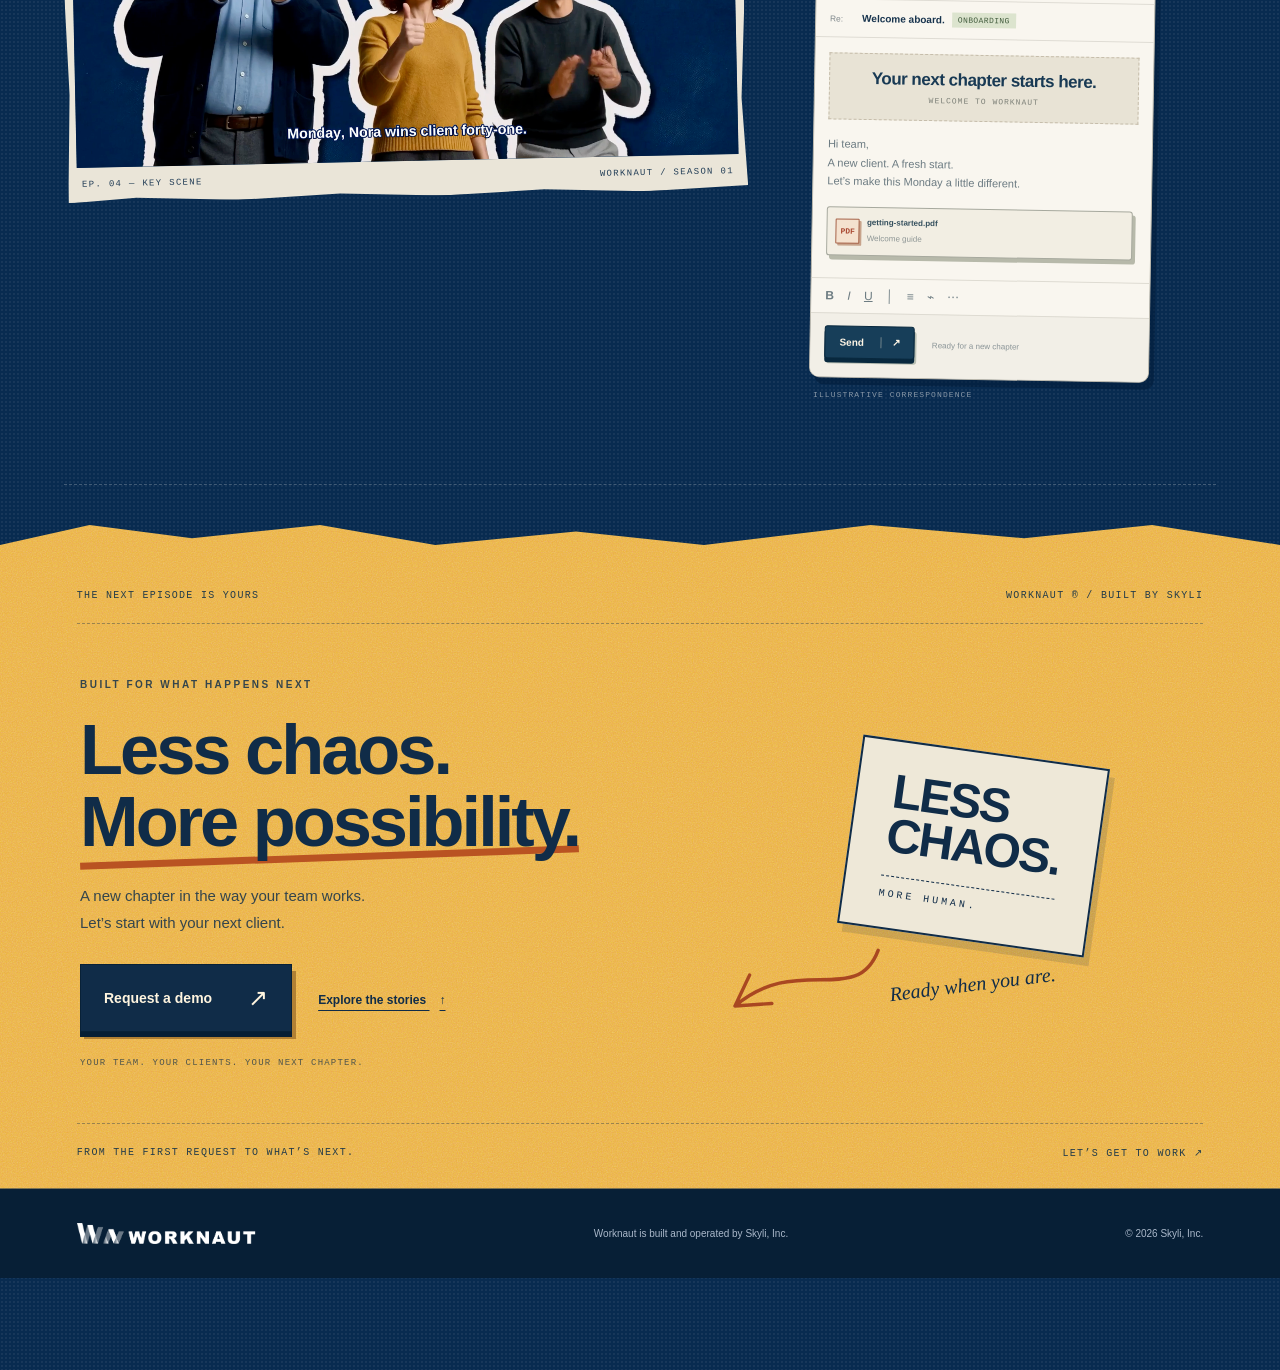
==== commit 0a3d5ed1: "v01-f" ====
--- a/index.html
+++ b/index.html
@@ -95,7 +95,7 @@
 .intro>p{width:auto;max-width:245px;margin:0;line-height:1.75;font-size:13px}
 @media(max-width:1000px){.intro{grid-template-columns:minmax(0,1fr);gap:22px;padding-top:48px;padding-bottom:24px}.intro h1{font-size:clamp(36px,7.2vw,64px)}.intro>p{max-width:440px;margin:0}}
 @media(max-width:550px){.intro{padding-top:34px;padding-bottom:20px;gap:18px}.intro h1{font-size:clamp(28px,8.3vw,44px);letter-spacing:-.04em;line-height:1.08;margin-top:14px}.intro .eyebrow{font-size:9px;letter-spacing:1.3px}.intro>p{font-size:12px;line-height:1.7}.intro>p br{display:none}}
-</style><style>@media(max-width:550px){.concept-switcher{gap:7px;padding-left:10px;padding-right:10px}.concept-switcher a{padding:11px 15px;font-size:12px}}</style><style>.concept-switcher{display:flex;flex-wrap:wrap;justify-content:center;gap:18px;padding:12px 16px;padding-bottom:calc(12px + env(safe-area-inset-bottom,0px))}.concept-group{display:flex;gap:6px}.concept-group+.concept-group{border-left:1px solid #87918c66;padding-left:18px}.concept-switcher .concept-group a{padding:10px 16px;font-size:12px;white-space:nowrap}@media(max-width:600px){.concept-switcher{gap:8px;padding:10px 8px;padding-bottom:calc(10px + env(safe-area-inset-bottom,0px))}.concept-group{gap:4px}.concept-group+.concept-group{padding-left:8px}.concept-switcher .concept-group a{padding:9px 8px;font-size:10px}}@media(max-width:380px){.concept-switcher{gap:5px}.concept-group{gap:3px}.concept-group+.concept-group{padding-left:5px}.concept-switcher .concept-group a{padding:9px 5px}}</style></head><body>
+</style><style>@media(max-width:550px){.concept-switcher{gap:7px;padding-left:10px;padding-right:10px}.concept-switcher a{padding:11px 15px;font-size:12px}}</style><style>.concept-switcher{display:flex;flex-wrap:wrap;justify-content:center;gap:18px;padding:12px 16px;padding-bottom:calc(12px + env(safe-area-inset-bottom,0px))}.concept-group{display:flex;gap:6px}.concept-group+.concept-group{border-left:1px solid #87918c66;padding-left:18px}.concept-switcher .concept-group a{padding:10px 16px;font-size:12px;white-space:nowrap}@media(max-width:600px){.concept-switcher{gap:8px;padding:10px 8px;padding-bottom:calc(10px + env(safe-area-inset-bottom,0px))}.concept-group{gap:4px}.concept-group+.concept-group{padding-left:8px}.concept-switcher .concept-group a{padding:9px 8px;font-size:10px}}@media(max-width:380px){.concept-switcher{gap:5px}.concept-group{gap:3px}.concept-group+.concept-group{padding-left:5px}.concept-switcher .concept-group a{padding:9px 5px}}</style><link rel="stylesheet" href="assets/design-motion.css"></head><body data-motion-family="A">
 <header><div class="brand"><img class="brand-logo" src="assets/worknaut-logo.png" alt="Worknaut" width="2000" height="237"></div><nav><span>Home</span><span>Our stories</span><span>About Skyli</span><span>Request a demo ↗</span></nav></header>
 <section class="intro"><div><div class="eyebrow">The Worknaut series / Season 01</div><h1><span>Every case</span><span>has a story.</span></h1></div><p>The everyday chaos. The turning point.<br>A better way to work, one story at a time.</p></section>
 <main class="episodes" id="episodes"></main>
@@ -122,4 +122,4 @@
 3: '<div class="mail-bar"><strong>New message</strong><span aria-hidden="true">− &nbsp; ↗ &nbsp; ×</span></div><div class="compose-address"><small>To</small><span class="recipient-chip"><i>41</i> Client #41 <em>×</em></span><span class="compose-cc">Cc &nbsp; Bcc</span></div><div class="compose-address"><small>Re:</small><strong>Welcome aboard.</strong><span class="mail-tag green" style="margin:0">ONBOARDING</span></div><div class="compose-body"><div class="compose-welcome"><b>Your next chapter starts here.</b><span>WELCOME TO WORKNAUT</span></div><p>Hi team,<br>A new client. A fresh start.<br>Let’s make this Monday a little different.</p><div class="compose-files"><div class="compose-file"><span>PDF</span><div><strong>getting-started.pdf</strong><small>Welcome guide</small></div></div></div></div><div class="compose-tools" aria-hidden="true"><b>B</b> <i>I</i> <u>U</u> │ ≡ ⌁ ⋯</div><div class="compose-bottom"><span class="compose-send">Send <span>↗</span></span><small>Ready for a new chapter</small></div>'
 };
 document.querySelectorAll('.episode .mail-prop').forEach((card,i)=>{if(composeCards[i]){card.classList.add('mail-compose');card.innerHTML=composeCards[i];}});
-</script><nav class="concept-switcher" aria-label="디자인 시안 선택"><div class="concept-group" role="group" aria-label="A 디자인"><a href="index.html" aria-current="page">A-1</a><a href="concept-2.html">A-2</a><a href="concept-3.html">A-3</a></div><div class="concept-group" role="group" aria-label="B 디자인"><a href="design-b.html">B-1</a><a href="design-b-2.html">B-2</a><a href="design-b-3.html">B-3</a></div><div class="concept-group" role="group" aria-label="C 디자인"><a href="design-c.html">C-1</a><a href="design-c-2.html">C-2</a><a href="design-c-3.html">C-3</a></div></nav></body></html>
+</script><nav class="concept-switcher" aria-label="디자인 시안 선택"><div class="concept-group" role="group" aria-label="A 디자인"><a href="index.html" aria-current="page">A-1</a><a href="concept-2.html">A-2</a><a href="concept-3.html">A-3</a></div><div class="concept-group" role="group" aria-label="B 디자인"><a href="design-b.html">B-1</a><a href="design-b-2.html">B-2</a><a href="design-b-3.html">B-3</a></div><div class="concept-group" role="group" aria-label="C 디자인"><a href="design-c.html">C-1</a><a href="design-c-2.html">C-2</a><a href="design-c-3.html">C-3</a></div></nav><script src="assets/design-motion.js" defer></script></body></html>
--- a/assets/design-motion.css
+++ b/assets/design-motion.css
@@ -0,0 +1,19 @@
+/* Shared motion system: individual translate/scale preserve existing transforms. */
+.motion-ready .wn-reveal{opacity:0;translate:0 26px;transition:opacity .7s ease,translate .8s cubic-bezier(.2,.75,.2,1);transition-delay:var(--wn-delay,0ms)}
+.motion-ready .wn-reveal.wn-shown{opacity:1;translate:0 0}
+[data-motion-family="B"].motion-ready .wn-reveal{translate:0 35px;scale:.97;transition:opacity .45s,translate .65s cubic-bezier(.2,1.35,.4,1),scale .65s cubic-bezier(.2,1.35,.4,1)}
+[data-motion-family="B"].motion-ready .wn-shown{scale:1}
+.wn-hover{transition:translate .25s ease,box-shadow .25s ease,filter .25s ease}
+@media(hover:hover){.wn-hover:hover{translate:0 -5px;filter:brightness(1.025)}a.button:hover,a.primary:hover,a.scene-button:hover,.top-action:hover,.header-cta:hover{translate:0 -3px;box-shadow:0 8px 20px #182e4920}.concept-switcher a:hover{translate:0 -2px}}
+a.button,a.primary,a.scene-button,.top-action,.header-cta,.concept-switcher a{transition:translate .2s,background .2s,box-shadow .2s}
+.wn-progress{position:fixed;left:0;top:0;height:3px;width:100%;background:var(--wn-accent,#eab044);transform-origin:left;transform:scaleX(0);pointer-events:none;z-index:100}
+.wn-float{animation:wn-float 5s ease-in-out infinite;animation-delay:var(--wn-delay,0ms)}
+[data-motion-family="B"] .wn-float{animation-name:wn-comic;animation-duration:4s}
+@keyframes wn-float{0%,100%{translate:0 0}50%{translate:0 -7px}}
+@keyframes wn-comic{0%,75%,100%{translate:0 0;scale:1}82%{translate:0 -5px;scale:1.05}90%{translate:0 0;scale:1}}
+body.wn-idle .wn-float{animation-play-state:paused}
+.wn-motion-toggle{position:fixed;right:12px;bottom:86px;z-index:60;background:#fffef5ef;color:#354150;border:1px solid #b6bec8;border-radius:20px;padding:8px 11px;font:10px Arial;cursor:pointer;box-shadow:0 3px 10px #0000000a}
+.wn-motion-toggle:focus-visible{outline:2px solid #7598d0;outline-offset:3px}
+body.wn-motion-off *,body.wn-motion-off *:before,body.wn-motion-off *:after{animation:none!important;transition:none!important;scroll-behavior:auto!important}
+body.wn-motion-off .wn-reveal{opacity:1!important;translate:none!important;scale:1!important}
+@media(prefers-reduced-motion:reduce){.wn-reveal{opacity:1!important;translate:none!important;scale:1!important}.wn-float{animation:none!important}.wn-hover:hover{translate:none}.wn-motion-toggle{display:none}}
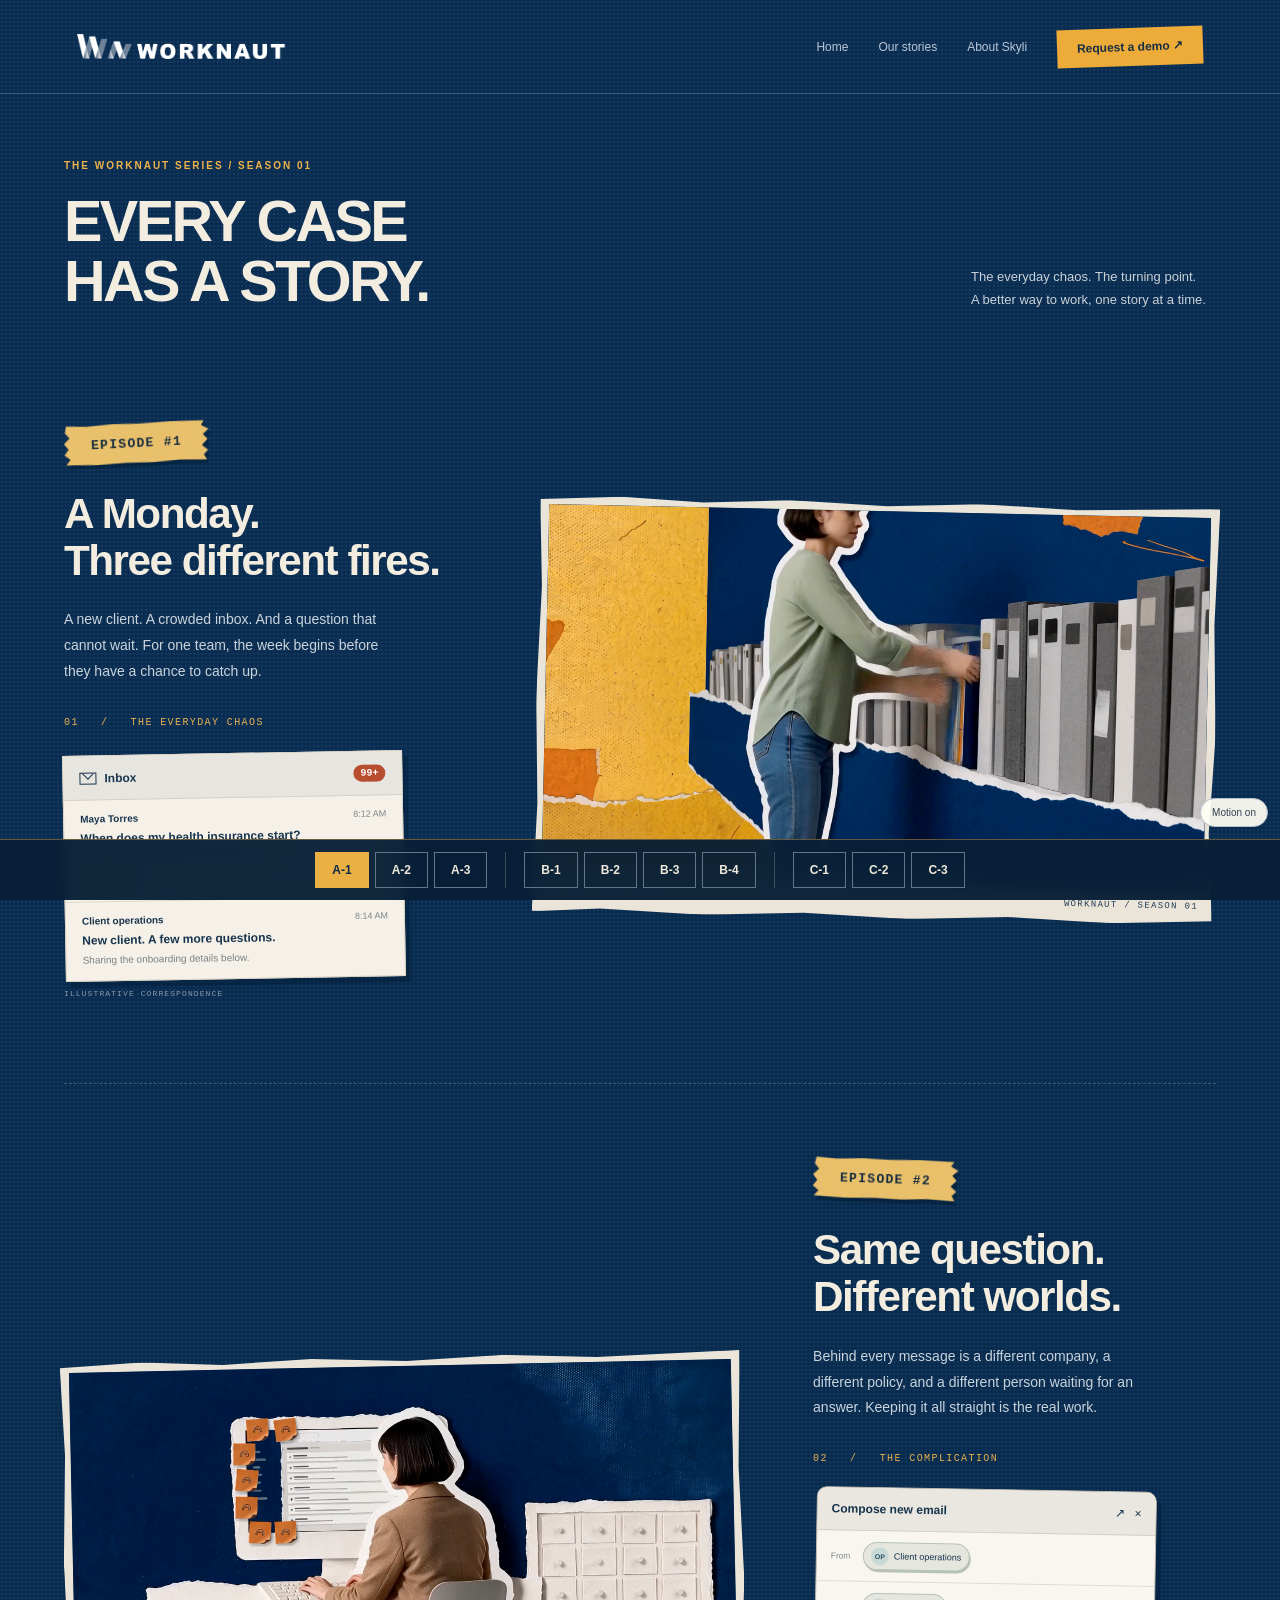
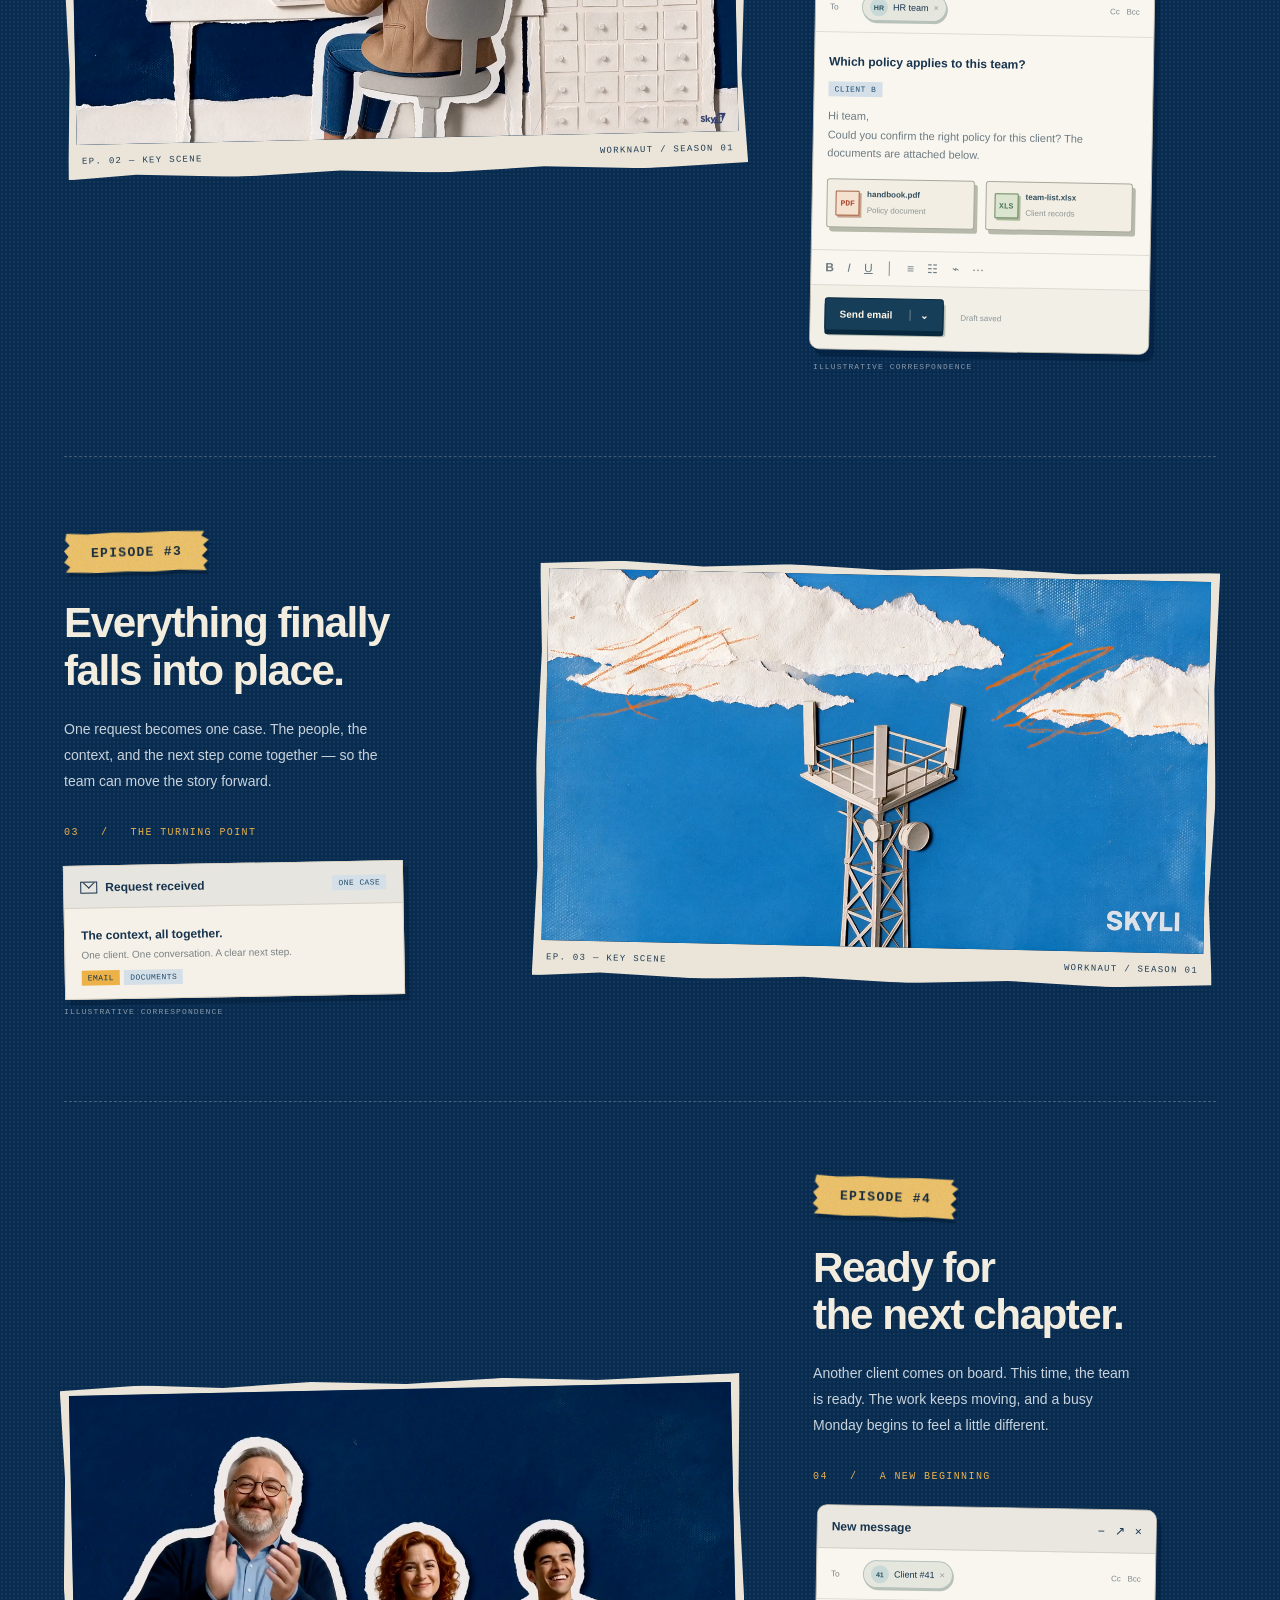
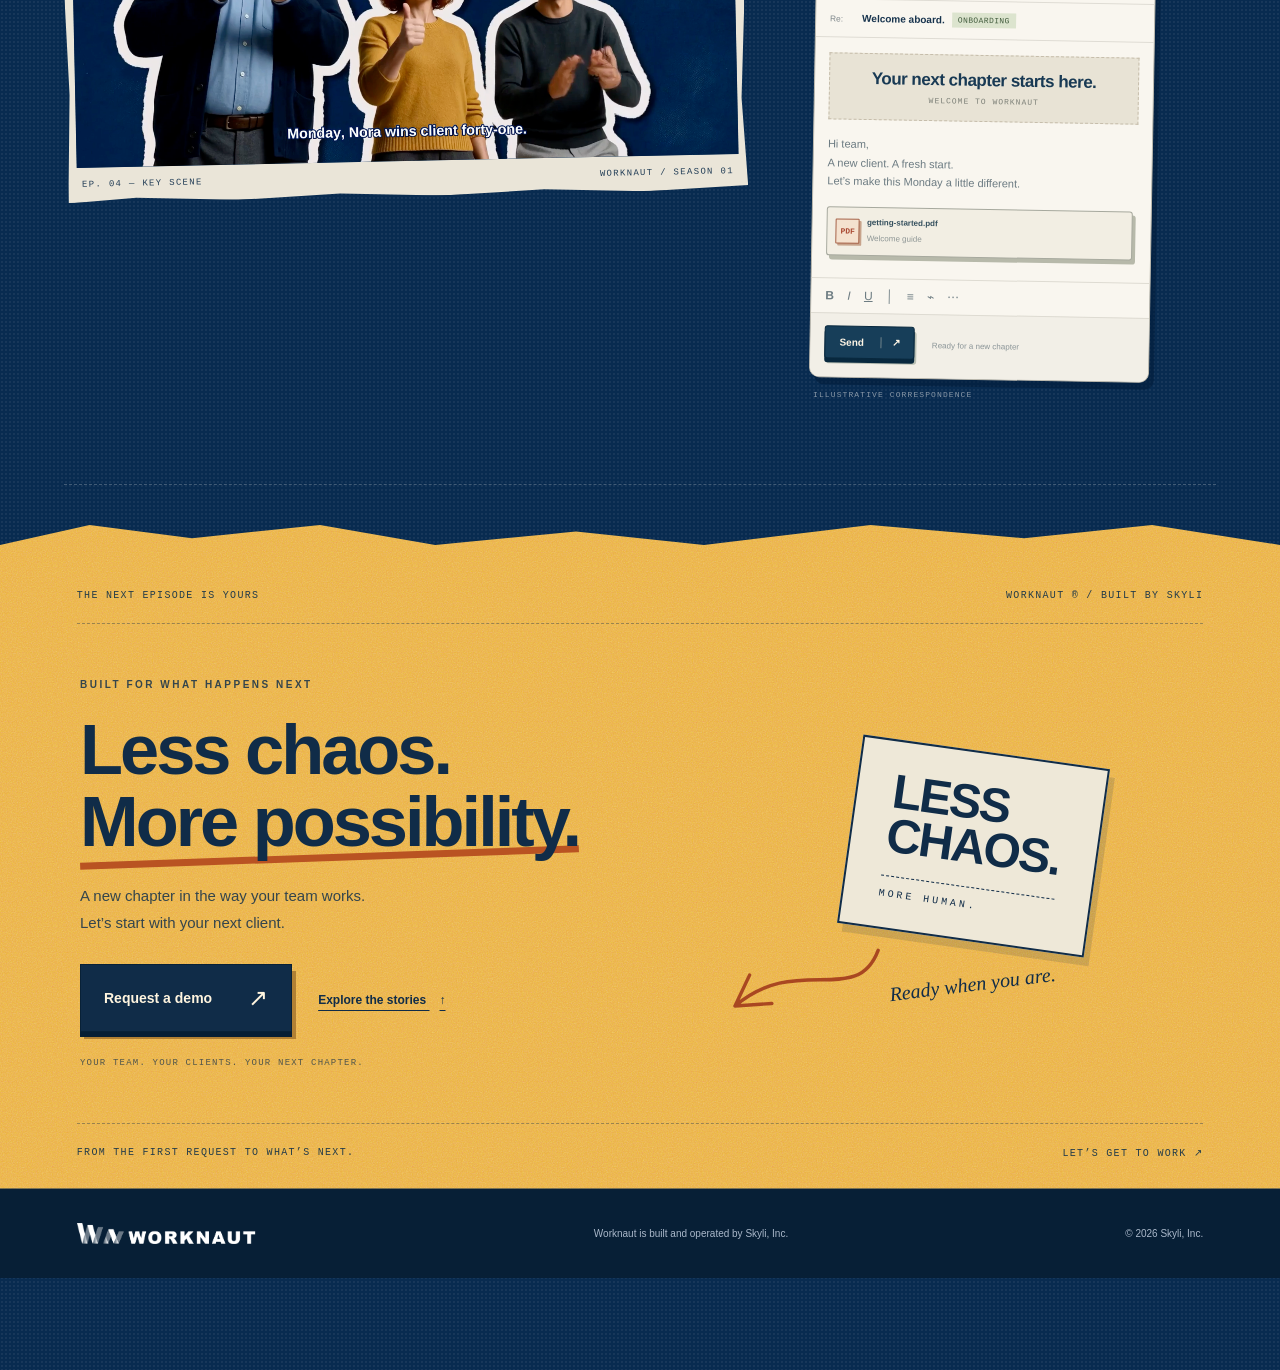
==== commit 25a68d2e: "Restore previous B-3 design and create separate B-4 variant" ====
--- a/index.html
+++ b/index.html
@@ -122,4 +122,4 @@
 3: '<div class="mail-bar"><strong>New message</strong><span aria-hidden="true">− &nbsp; ↗ &nbsp; ×</span></div><div class="compose-address"><small>To</small><span class="recipient-chip"><i>41</i> Client #41 <em>×</em></span><span class="compose-cc">Cc &nbsp; Bcc</span></div><div class="compose-address"><small>Re:</small><strong>Welcome aboard.</strong><span class="mail-tag green" style="margin:0">ONBOARDING</span></div><div class="compose-body"><div class="compose-welcome"><b>Your next chapter starts here.</b><span>WELCOME TO WORKNAUT</span></div><p>Hi team,<br>A new client. A fresh start.<br>Let’s make this Monday a little different.</p><div class="compose-files"><div class="compose-file"><span>PDF</span><div><strong>getting-started.pdf</strong><small>Welcome guide</small></div></div></div></div><div class="compose-tools" aria-hidden="true"><b>B</b> <i>I</i> <u>U</u> │ ≡ ⌁ ⋯</div><div class="compose-bottom"><span class="compose-send">Send <span>↗</span></span><small>Ready for a new chapter</small></div>'
 };
 document.querySelectorAll('.episode .mail-prop').forEach((card,i)=>{if(composeCards[i]){card.classList.add('mail-compose');card.innerHTML=composeCards[i];}});
-</script><nav class="concept-switcher" aria-label="디자인 시안 선택"><div class="concept-group" role="group" aria-label="A 디자인"><a href="index.html" aria-current="page">A-1</a><a href="concept-2.html">A-2</a><a href="concept-3.html">A-3</a></div><div class="concept-group" role="group" aria-label="B 디자인"><a href="design-b.html">B-1</a><a href="design-b-2.html">B-2</a><a href="design-b-3.html">B-3</a></div><div class="concept-group" role="group" aria-label="C 디자인"><a href="design-c.html">C-1</a><a href="design-c-2.html">C-2</a><a href="design-c-3.html">C-3</a></div></nav><script src="assets/design-motion.js" defer></script></body></html>
+</script><nav class="concept-switcher" aria-label="디자인 시안 선택"><div class="concept-group" role="group" aria-label="A 디자인"><a href="index.html" aria-current="page">A-1</a><a href="concept-2.html">A-2</a><a href="concept-3.html">A-3</a></div><div class="concept-group" role="group" aria-label="B 디자인"><a href="design-b.html">B-1</a><a href="design-b-2.html">B-2</a><a href="design-b-3.html">B-3</a><a href="design-b-4.html">B-4</a></div><div class="concept-group" role="group" aria-label="C 디자인"><a href="design-c.html">C-1</a><a href="design-c-2.html">C-2</a><a href="design-c-3.html">C-3</a></div></nav><script src="assets/design-motion.js" defer></script></body></html>
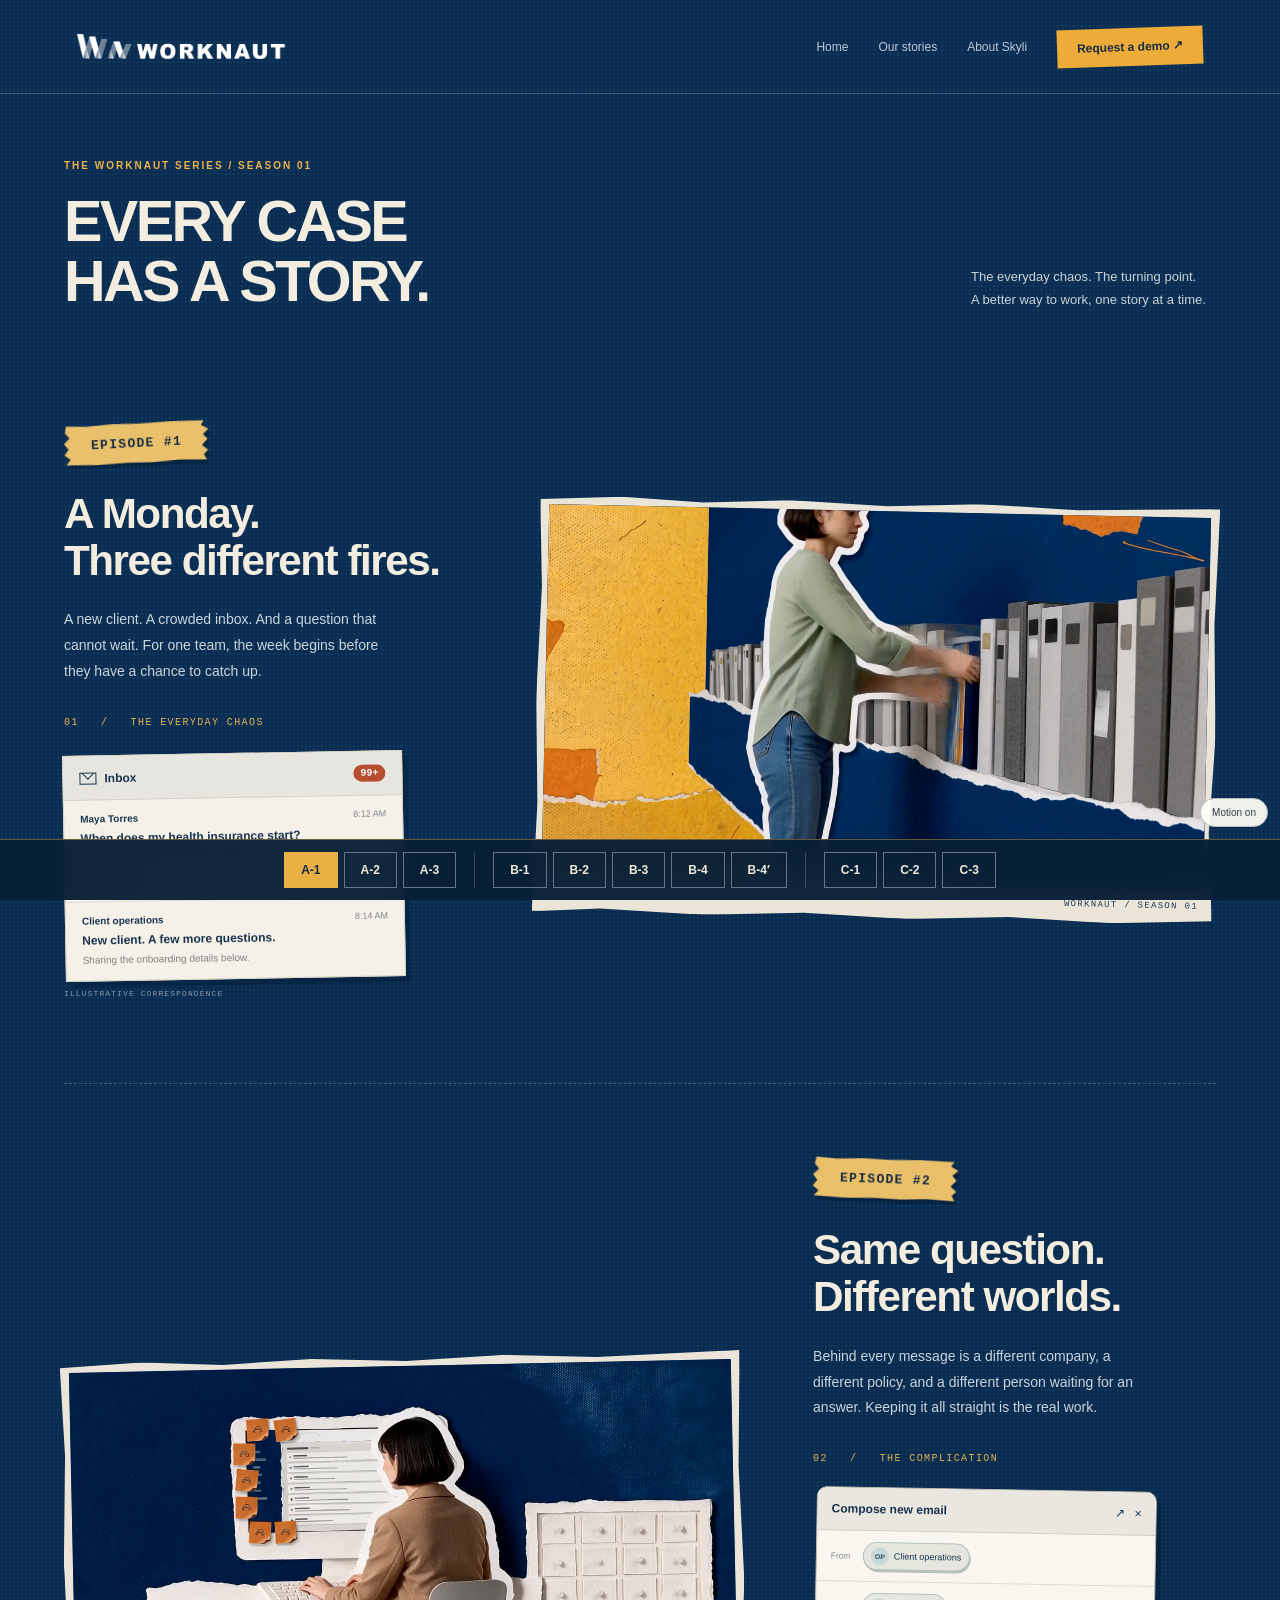
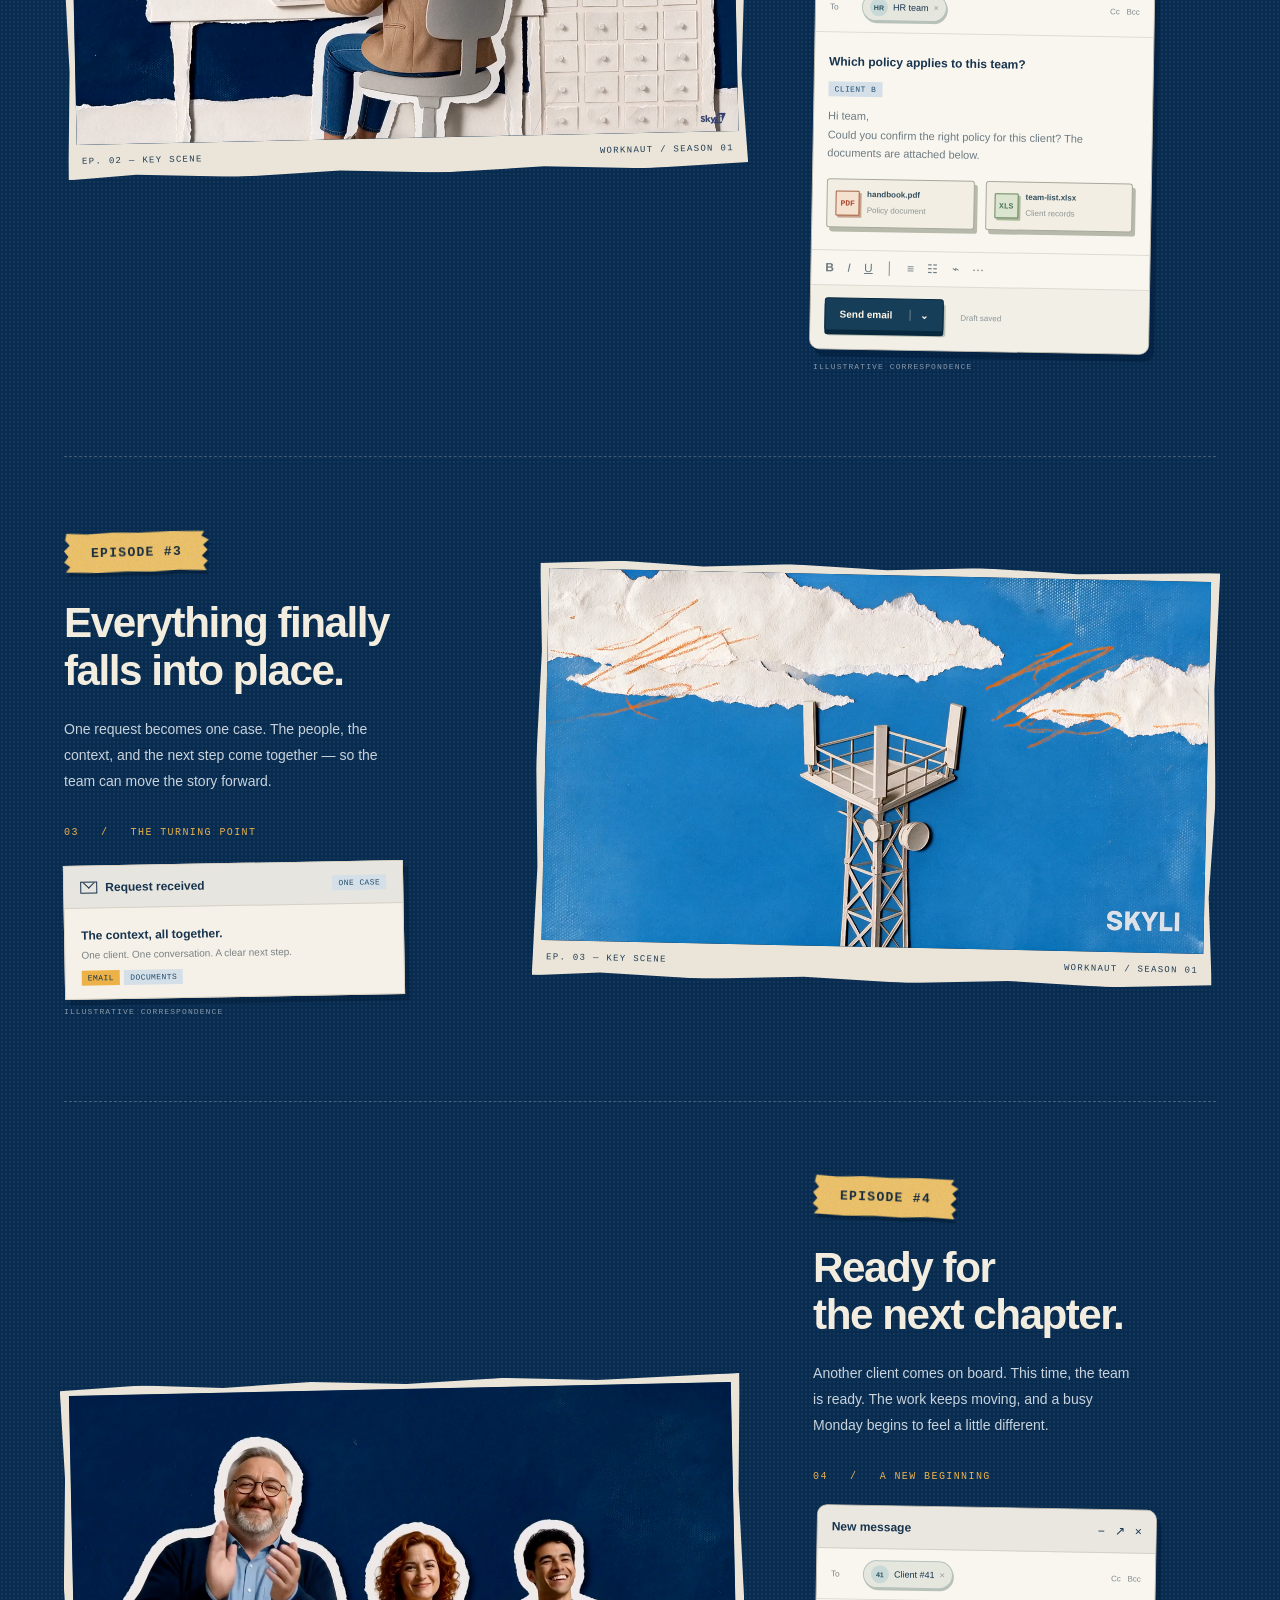
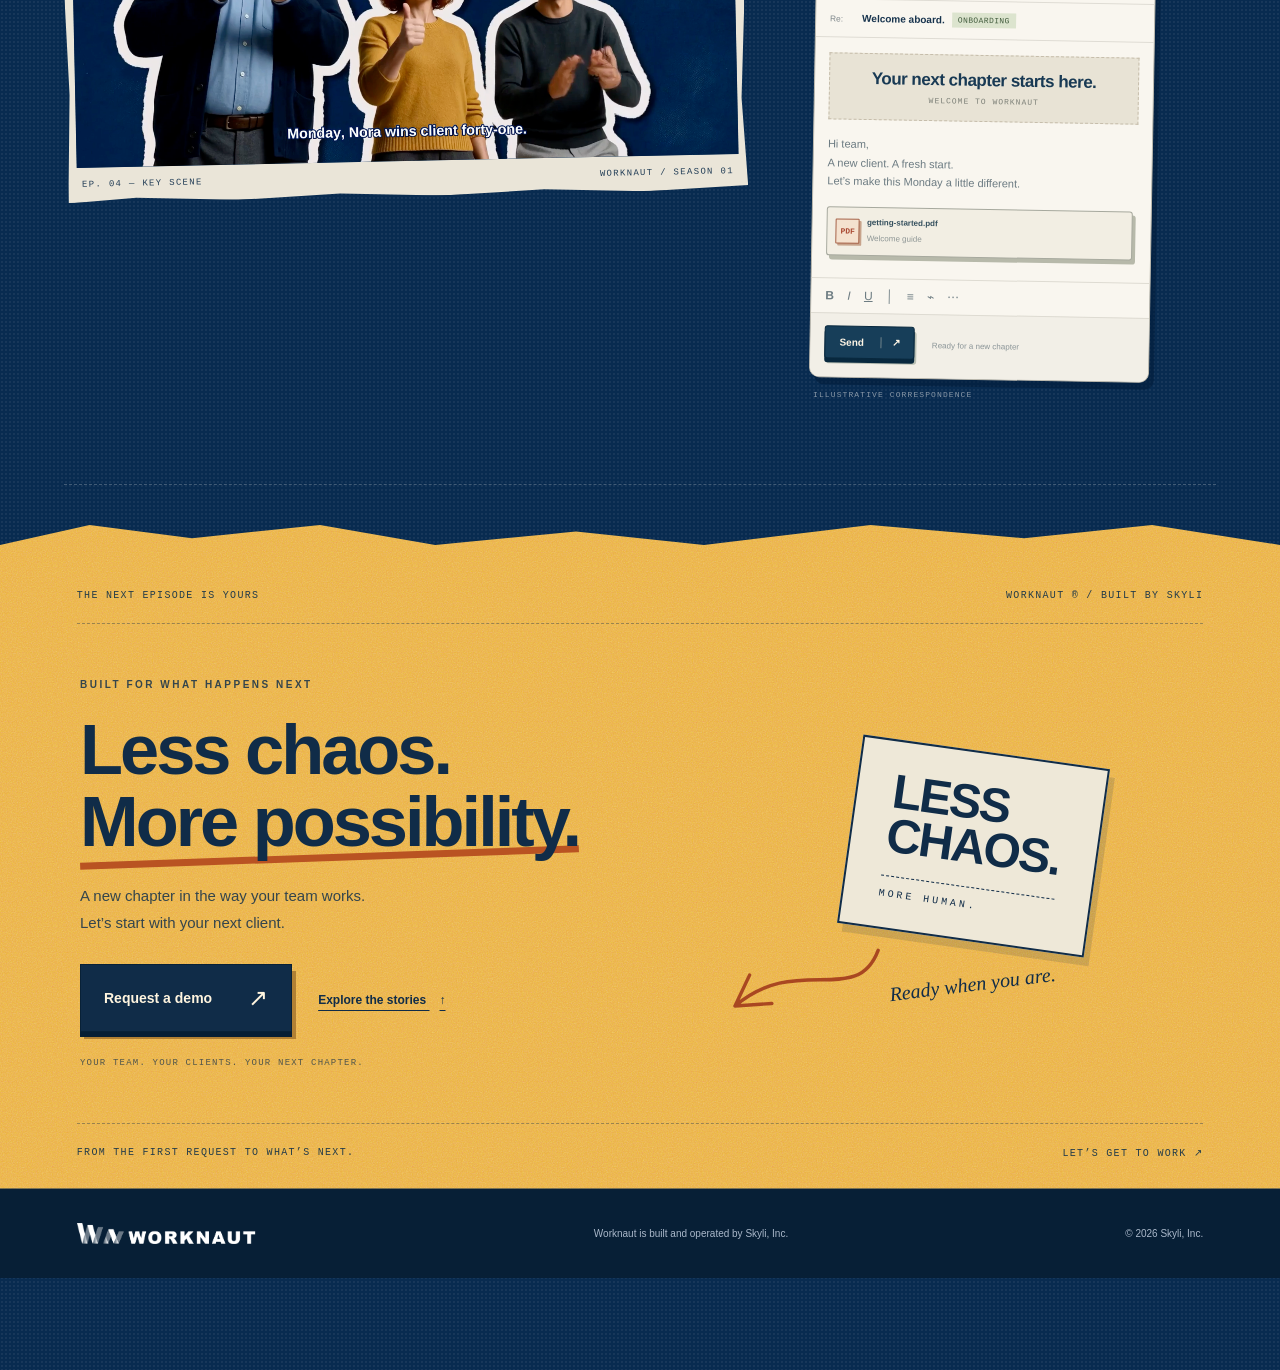
==== commit c668105e: "Add full-bleed B-4 hover preview and separate read-watch B-4 prime variant" ====
--- a/index.html
+++ b/index.html
@@ -122,4 +122,4 @@
 3: '<div class="mail-bar"><strong>New message</strong><span aria-hidden="true">− &nbsp; ↗ &nbsp; ×</span></div><div class="compose-address"><small>To</small><span class="recipient-chip"><i>41</i> Client #41 <em>×</em></span><span class="compose-cc">Cc &nbsp; Bcc</span></div><div class="compose-address"><small>Re:</small><strong>Welcome aboard.</strong><span class="mail-tag green" style="margin:0">ONBOARDING</span></div><div class="compose-body"><div class="compose-welcome"><b>Your next chapter starts here.</b><span>WELCOME TO WORKNAUT</span></div><p>Hi team,<br>A new client. A fresh start.<br>Let’s make this Monday a little different.</p><div class="compose-files"><div class="compose-file"><span>PDF</span><div><strong>getting-started.pdf</strong><small>Welcome guide</small></div></div></div></div><div class="compose-tools" aria-hidden="true"><b>B</b> <i>I</i> <u>U</u> │ ≡ ⌁ ⋯</div><div class="compose-bottom"><span class="compose-send">Send <span>↗</span></span><small>Ready for a new chapter</small></div>'
 };
 document.querySelectorAll('.episode .mail-prop').forEach((card,i)=>{if(composeCards[i]){card.classList.add('mail-compose');card.innerHTML=composeCards[i];}});
-</script><nav class="concept-switcher" aria-label="디자인 시안 선택"><div class="concept-group" role="group" aria-label="A 디자인"><a href="index.html" aria-current="page">A-1</a><a href="concept-2.html">A-2</a><a href="concept-3.html">A-3</a></div><div class="concept-group" role="group" aria-label="B 디자인"><a href="design-b.html">B-1</a><a href="design-b-2.html">B-2</a><a href="design-b-3.html">B-3</a><a href="design-b-4.html">B-4</a></div><div class="concept-group" role="group" aria-label="C 디자인"><a href="design-c.html">C-1</a><a href="design-c-2.html">C-2</a><a href="design-c-3.html">C-3</a></div></nav><script src="assets/design-motion.js" defer></script></body></html>
+</script><nav class="concept-switcher" aria-label="디자인 시안 선택"><div class="concept-group" role="group" aria-label="A 디자인"><a href="index.html" aria-current="page">A-1</a><a href="concept-2.html">A-2</a><a href="concept-3.html">A-3</a></div><div class="concept-group" role="group" aria-label="B 디자인"><a href="design-b.html">B-1</a><a href="design-b-2.html">B-2</a><a href="design-b-3.html">B-3</a><a href="design-b-4.html">B-4</a><a href="design-b-4-prime.html">B-4′</a></div><div class="concept-group" role="group" aria-label="C 디자인"><a href="design-c.html">C-1</a><a href="design-c-2.html">C-2</a><a href="design-c-3.html">C-3</a></div></nav><script src="assets/design-motion.js" defer></script></body></html>
